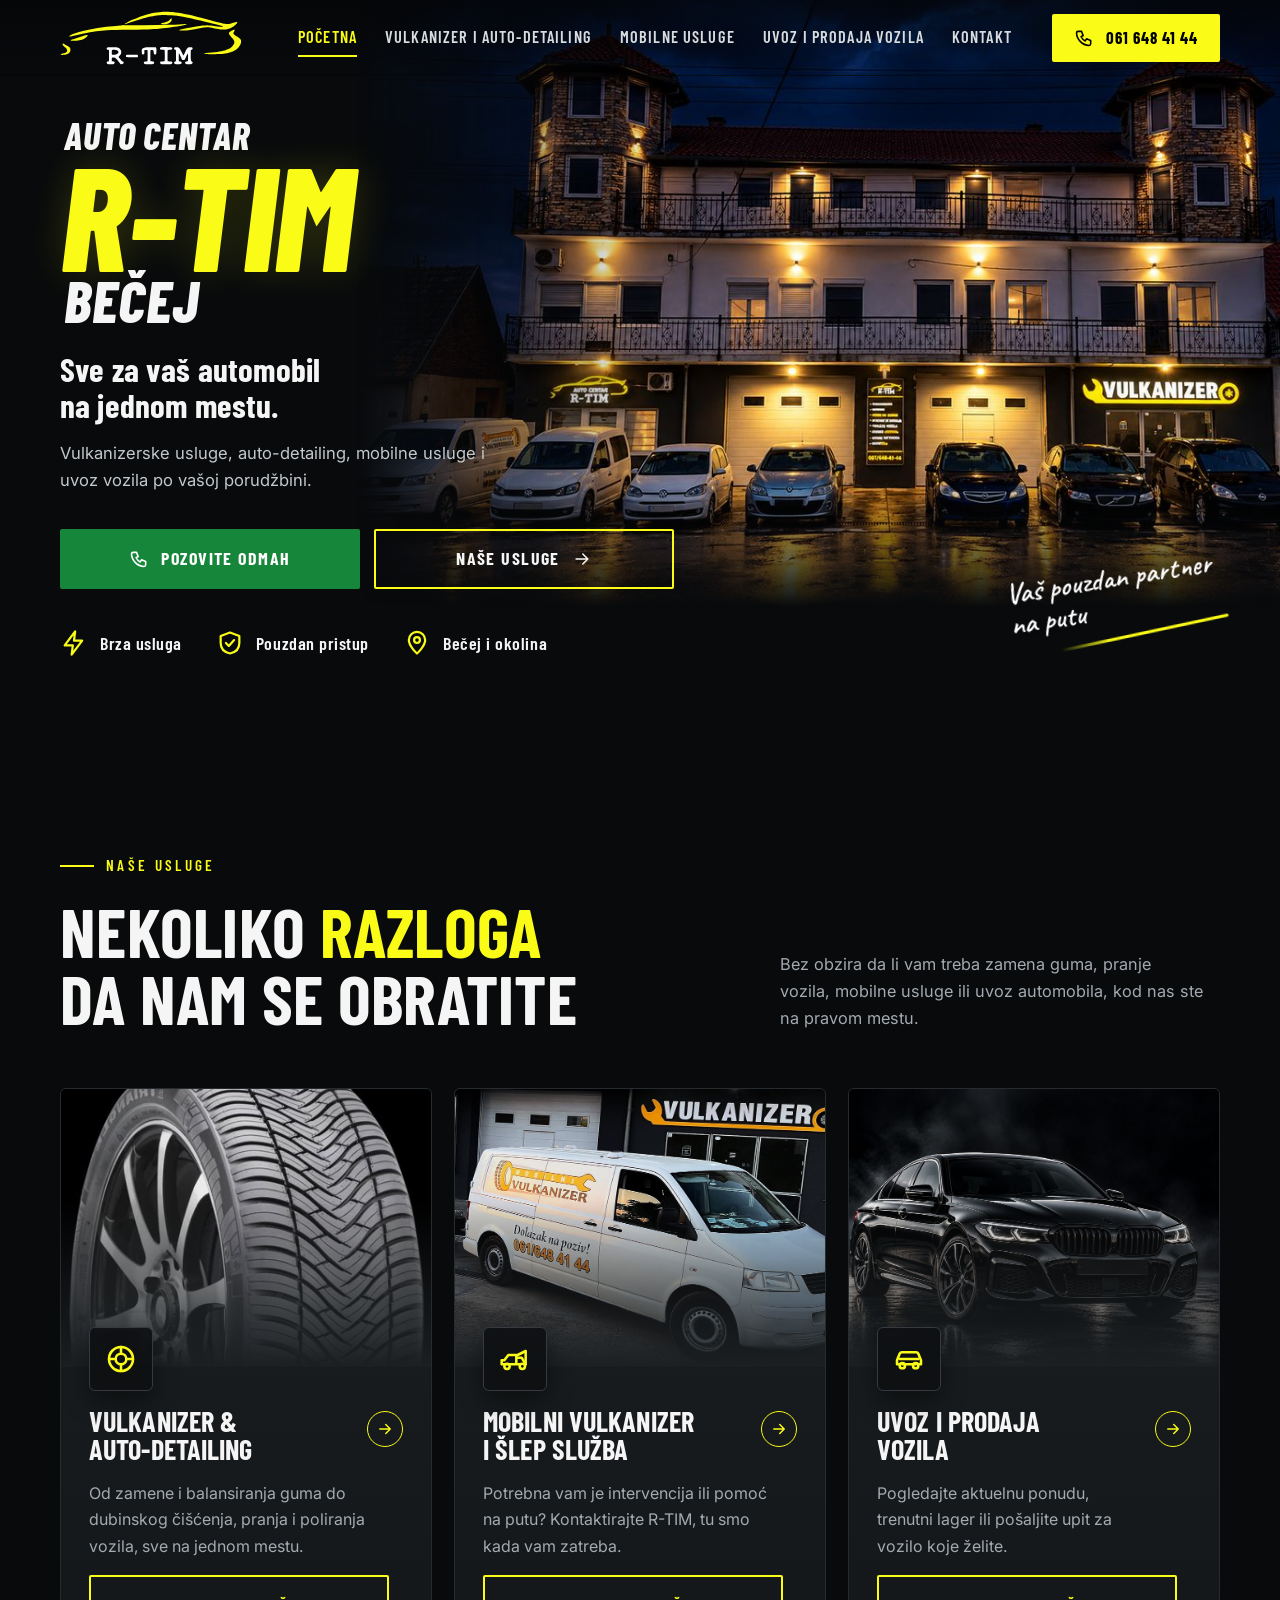
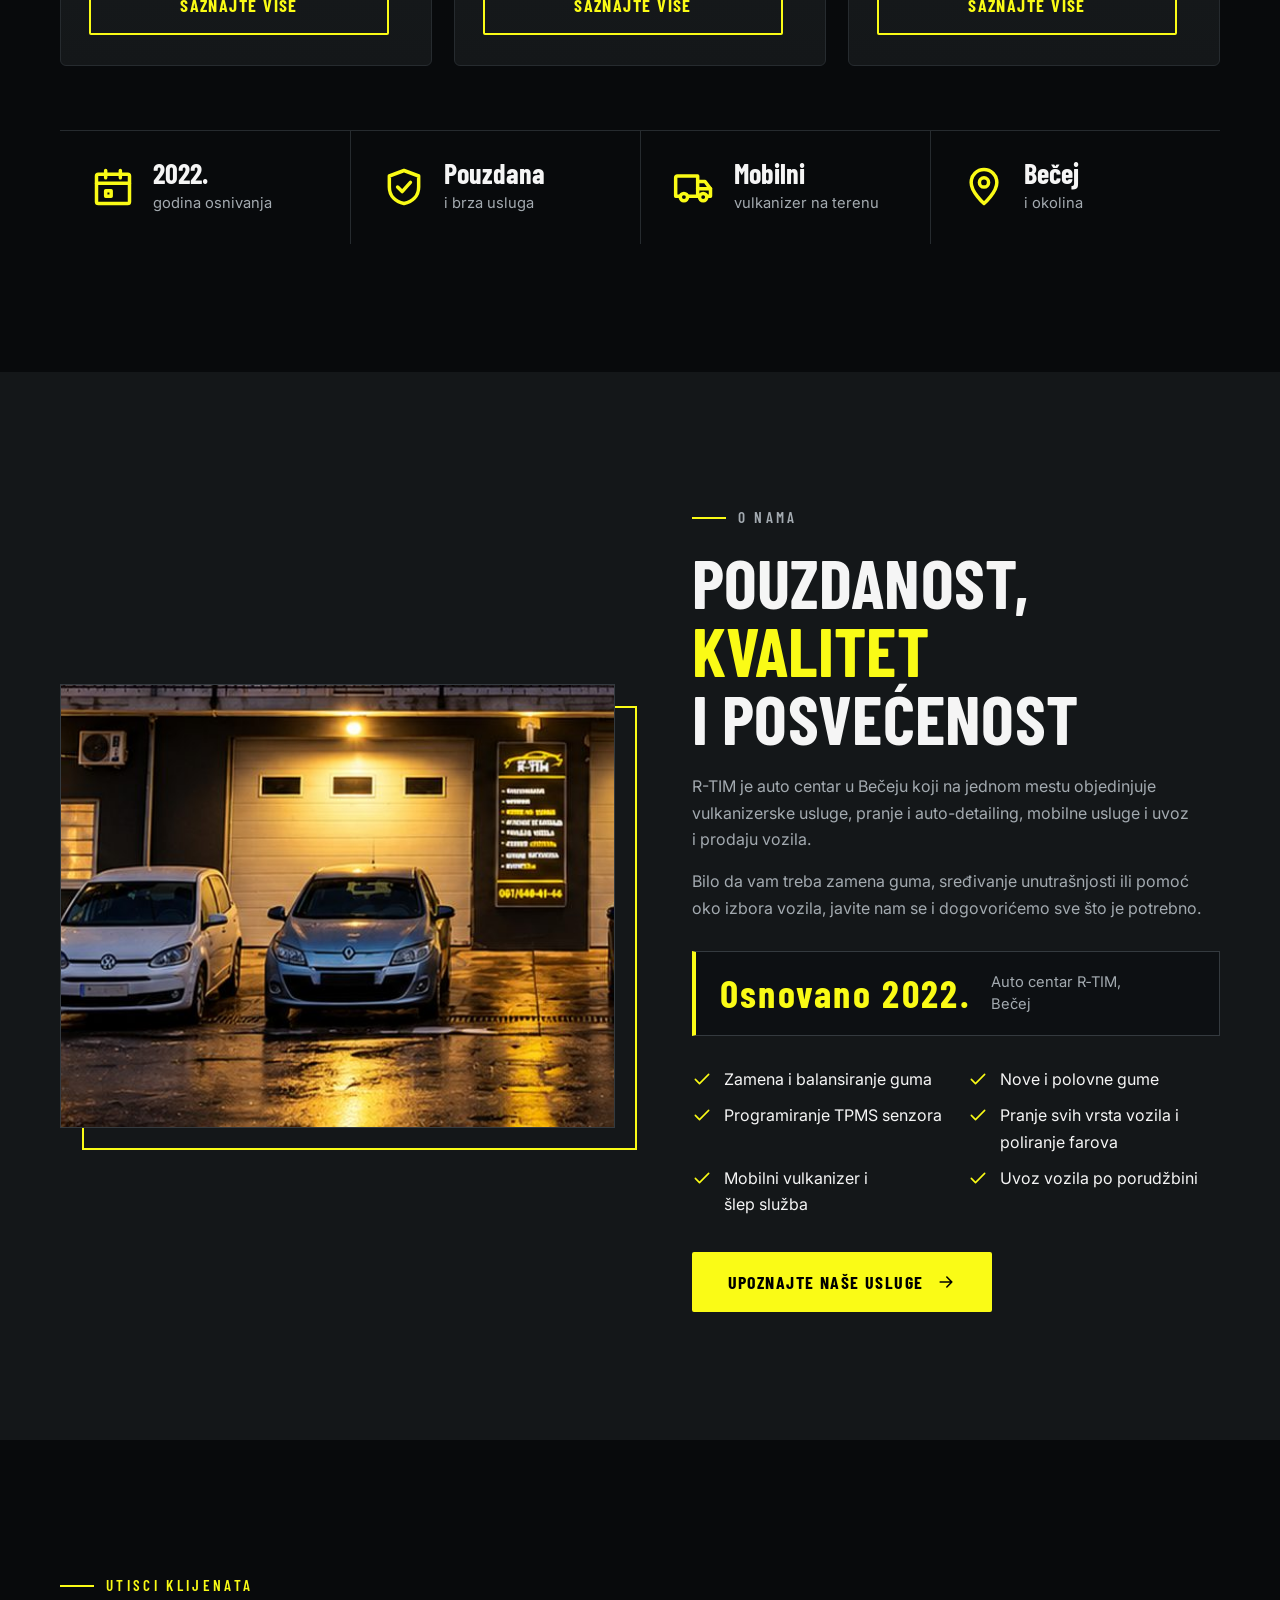
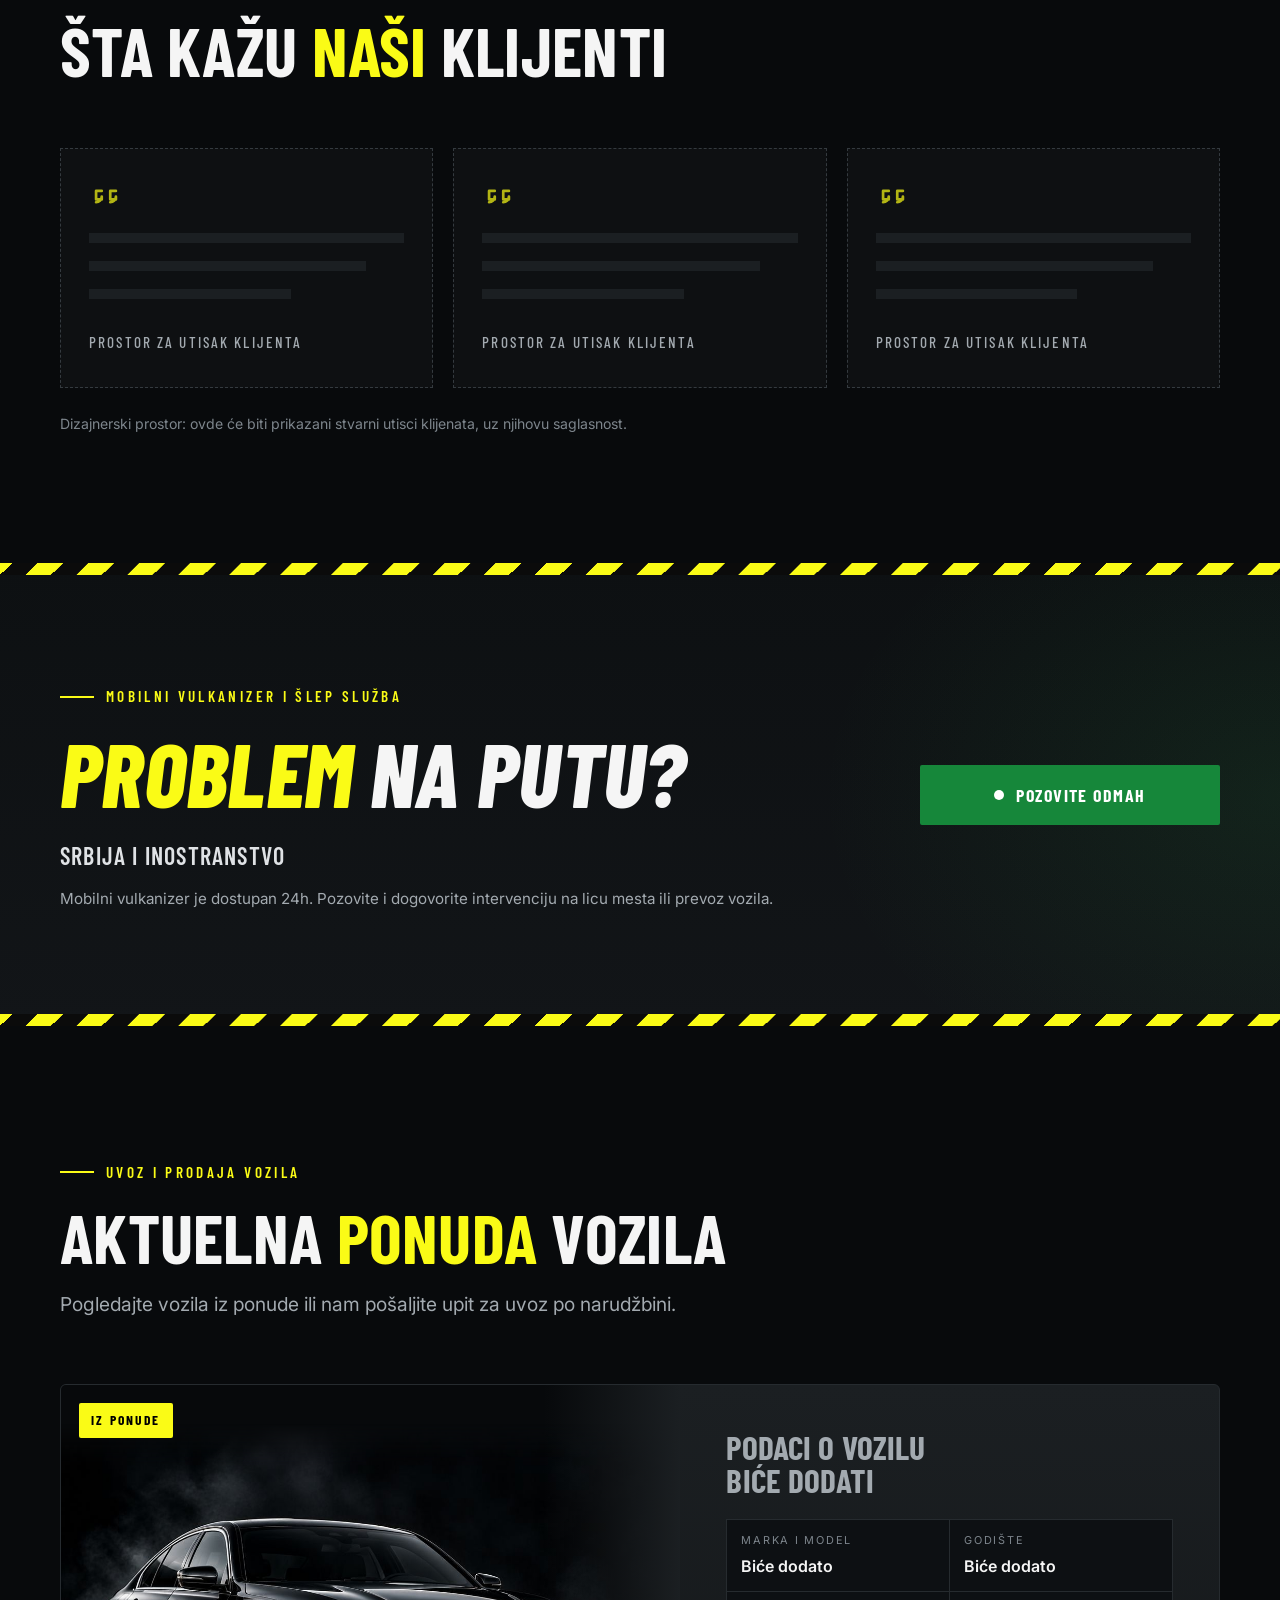
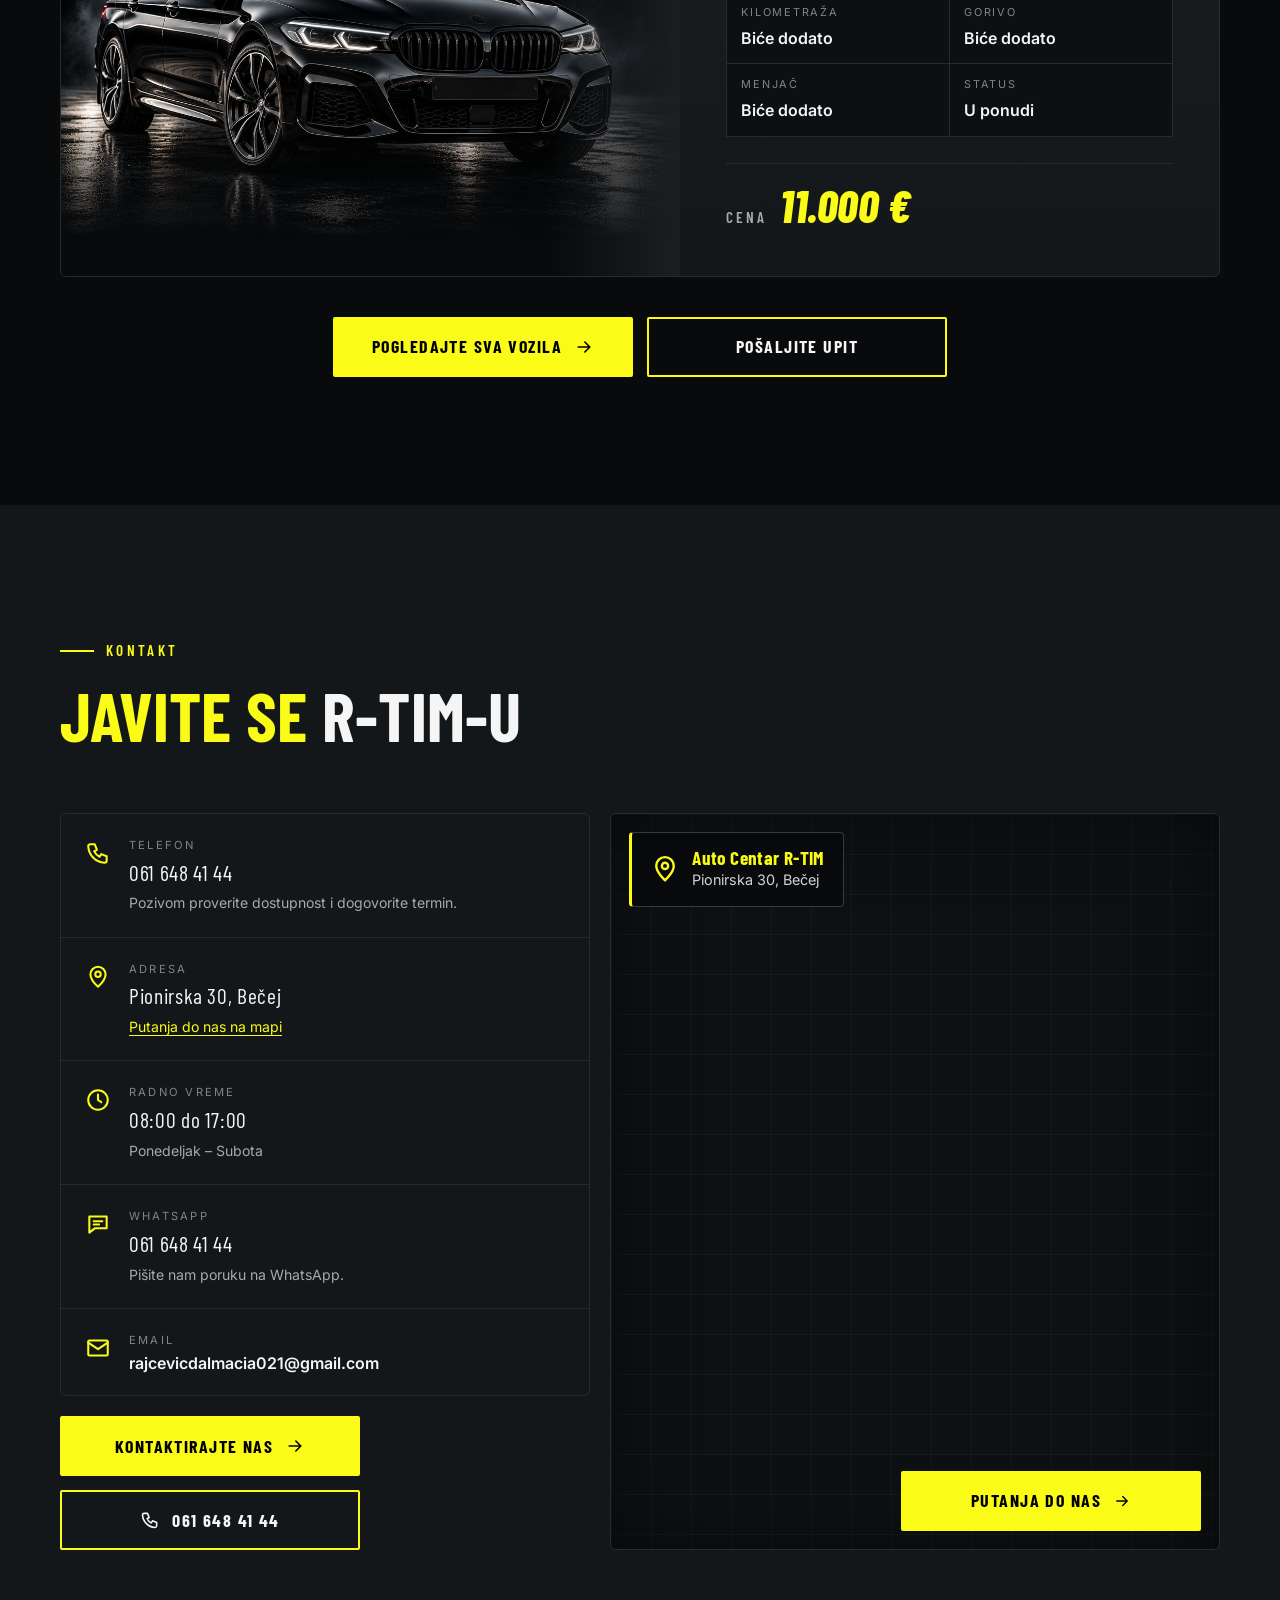
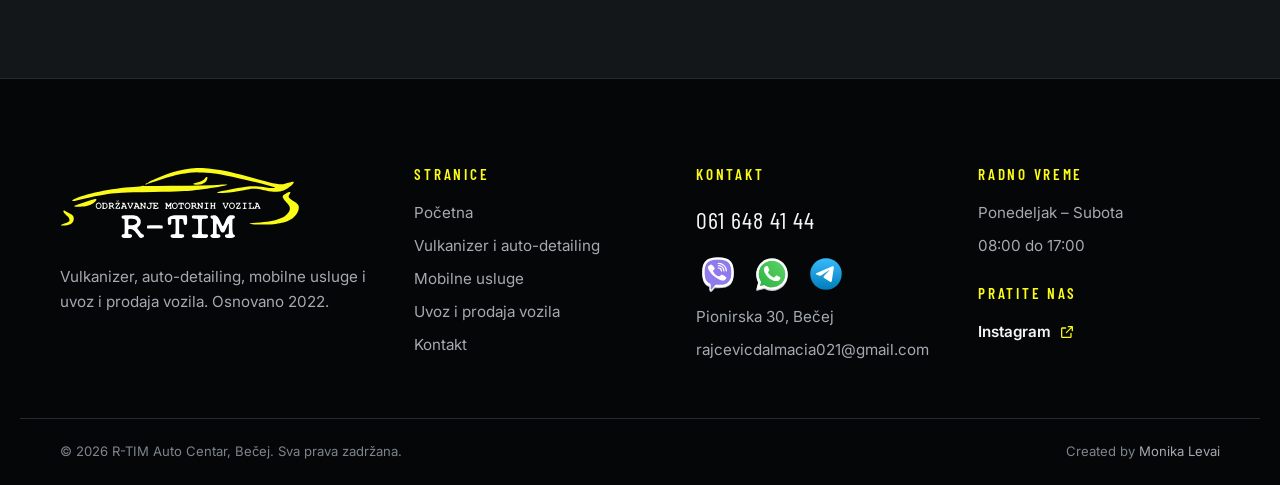
==== index.html @ 8fbaf0fa "Add files via upload" ====
<!doctype html>
<html lang="sr-Latn" class="no-js">
<head>
<meta charset="utf-8">
<meta name="viewport" content="width=device-width, initial-scale=1">
<title>R-TIM Bečej | vulkanizer, auto-detailing, mobilni vulkanizer, šlep služba i uvoz vozila</title>
<meta name="description" content="Auto centar R-TIM u Bečeju: zamena i balansiranje guma, TPMS, pranje i auto-detailing, mobilni vulkanizer 24h i šlep služba u Srbiji i inostranstvu i uvoz vozila po porudžbini. Tel. 061 648 41 44.">
<meta name="theme-color" content="#080A0C">
<meta property="og:type" content="website">
<meta property="og:locale" content="sr_RS">
<meta property="og:title" content="R-TIM Bečej | vulkanizer, auto-detailing, mobilni vulkanizer, šlep služba i uvoz vozila">
<meta property="og:description" content="Auto centar R-TIM u Bečeju: zamena i balansiranje guma, TPMS, pranje i auto-detailing, mobilni vulkanizer 24h i šlep služba u Srbiji i inostranstvu i uvoz vozila po porudžbini. Tel. 061 648 41 44.">
<meta property="og:image" content="rtim-hero-1800.jpg">
<link rel="icon" href="data:image/svg+xml,%3Csvg xmlns='http://www.w3.org/2000/svg' viewBox='0 0 32 32'%3E%3Cpath d='M0 0h32v23l-9 9H0z' fill='%23FAFB16'/%3E%3Ctext x='16' y='23' text-anchor='middle' font-family='Arial' font-weight='700' font-size='19'%3ER%3C/text%3E%3C/svg%3E">
<link rel="preconnect" href="https://fonts.googleapis.com">
<link rel="preconnect" href="https://fonts.gstatic.com" crossorigin>
<link href="https://fonts.googleapis.com/css2?family=Inter:wght@400;500;600;700&amp;family=Barlow+Condensed:ital,wght@0,500;0,600;0,700;0,800;1,700;1,800&amp;family=Caveat:wght@600&amp;display=swap&amp;subset=latin-ext" rel="stylesheet">
<link rel="stylesheet" href="style.css">
<script type="application/ld+json">
{"@context":"https://schema.org","@type":"AutoRepair","name":"Auto Centar R-TIM","image":"rtim-hero-1800.jpg",
"telephone":"+381616484144","contactPoint":{"@type":"ContactPoint","telephone":"+381616484144","contactType":"customer service","availableLanguage":"sr"},"email":"rajcevicdalmacia021@gmail.com","foundingDate":"2022",
"address":{"@type":"PostalAddress","streetAddress":"Pionirska 30","postalCode":"21220","addressLocality":"Bečej","addressCountry":"RS"},
"openingHoursSpecification":[{"@type":"OpeningHoursSpecification","dayOfWeek":["Monday","Tuesday","Wednesday","Thursday","Friday","Saturday"],"opens":"08:00","closes":"17:00"}],
"areaServed":["Srbija","inostranstvo"],"sameAs":["https://www.instagram.com/auto_centar_r_tim/"]}
</script>
<link rel="stylesheet" href="intro.css">
<!-- INTRO: odluka pre prvog iscrtavanja (jednom po sesiji; ?intro=1 za test; bez introa uz prefers-reduced-motion) -->
<script>
(function(){try{var d=document.documentElement,f=/[?&]intro=1/.test(location.search),s=sessionStorage.getItem("rtimIntroSeen"),r=window.matchMedia&&matchMedia("(prefers-reduced-motion: reduce)").matches;if(!r&&(f||!s)){d.classList.add("intro-on","intro-lock");["bg","rim","rim-blur","rim-blur2","rim-original","caliper"].forEach(function(n){var l=document.createElement("link");l.rel="preload";l.as="image";l.href=""+n+".webp";document.head.appendChild(l);});}}catch(e){}})();
</script>
</head>
<body class="draft has-hero">
<!-- INTRO overlay: dekorativan; sadržaj stranice ispod je odmah u DOM-u -->
<div class="intro" id="intro">
  <div class="intro-stage" aria-hidden="true">
    <img class="intro-bg" data-src="bg.webp" alt="" width="1672" height="941" decoding="async">
    <div class="intro-wheel">
      <img class="intro-rim intro-rim--sharp" data-src="rim.webp" alt="" width="500" height="500" decoding="async">
      <img class="intro-rim intro-rim--blur" data-src="rim-blur.webp" alt="" width="500" height="500" decoding="async" style="opacity:0">
      <img class="intro-rim intro-rim--blur2" data-src="rim-blur2.webp" alt="" width="500" height="500" decoding="async" style="opacity:0">
      <img class="intro-rim intro-rim--orig" data-src="rim-original.webp" alt="" width="500" height="500" decoding="async">
      <img class="intro-caliper" data-src="caliper.webp" alt="" width="500" height="500" decoding="async">
    </div>
    <canvas class="intro-fx"></canvas>
  </div>
  <div class="intro-flash" aria-hidden="true"></div>
  <button class="intro-skip" type="button" aria-label="Preskoči uvodnu animaciju">Preskoči</button>
</div>

<a class="skip-link" href="#sadrzaj">Preskoči na sadržaj</a>
<header class="site-header">
  <div class="wrap header-inner">
    <a class="logo" href="index.html" aria-label="R-TIM Auto Centar Bečej, početna">
      <img src="rtim-logo-compact.svg" alt="R-TIM" width="542" height="161">
    </a>
    <button class="nav-toggle" type="button" aria-expanded="false" aria-controls="main-nav" aria-label="Otvori meni"><span></span></button>
    <nav class="main-nav" id="main-nav" aria-label="Glavna navigacija">
      <ul>
        <li><a href="index.html" aria-current="page">Početna</a></li>
        <li><a href="vulkanizer-perionica.html">Vulkanizer i auto-detailing</a></li>
        <li><a href="mobilni-vulkanizer.html">Mobilne usluge</a></li>
        <li><a href="uvoz-prodaja-vozila.html">Uvoz i prodaja vozila</a></li>
        <li><a href="kontakt.html">Kontakt</a></li>
      </ul>
      <div class="nav-extra">
        <a class="btn" href="tel:+381616484144"><svg viewBox="0 0 24 24" fill="none" stroke="currentColor" stroke-width="1.9" stroke-linecap="round" stroke-linejoin="round" aria-hidden="true" focusable="false"><path d="M5 4h4l2 5-2.5 1.5a11 11 0 0 0 5 5L15 13l5 2v4a2 2 0 0 1-2 2A16 16 0 0 1 3 6a2 2 0 0 1 2-2"/></svg><span>Pozovite 061 648 41 44</span></a>
        <a class="btn btn--call" href="tel:+381616484144"><span class="ring" aria-hidden="true"></span><span>Pomoć na putu</span></a>
        <p>Pon. – Sub. 08:00 do 17:00 · Pionirska 30, Bečej</p>
      </div>
    </nav>
    <a class="btn header-call" href="tel:+381616484144" aria-label="Pozovite R-TIM na 061 648 41 44"><svg viewBox="0 0 24 24" fill="none" stroke="currentColor" stroke-width="1.9" stroke-linecap="round" stroke-linejoin="round" aria-hidden="true" focusable="false"><path d="M5 4h4l2 5-2.5 1.5a11 11 0 0 0 5 5L15 13l5 2v4a2 2 0 0 1-2 2A16 16 0 0 1 3 6a2 2 0 0 1 2-2"/></svg><span class="num">061 648 41 44</span></a>
  </div>
</header>
<main id="sadrzaj">

<section class="hero" aria-labelledby="hero-title">
  <div class="hero-media">
    <img src="rtim-hero-1800.jpg" srcset="rtim-hero-1000.jpg 1000w, rtim-hero-1800.jpg 1800w" sizes="(max-width: 900px) 100vw, 66vw" alt="Objekat auto centra R-TIM u Bečeju noću: R-TIM i vulkanizer, parkirana vozila ispred" width="1800" height="1186" fetchpriority="high" decoding="async">
  </div>
  <div class="wrap hero-content">
    <h1 id="hero-title" class="hero-title">
      <span class="ht-top">Auto centar</span>
      <span class="ht-brand">R-TIM</span>
      <span class="ht-city">Bečej</span>
    </h1>
    <p class="hero-sub"><span>Sve za vaš automobil</span> <span>na jednom mestu.</span></p>
    <p class="hero-desc">Vulkanizerske usluge, auto-detailing, mobilne usluge i uvoz vozila po vašoj porudžbini.</p>
    <div class="btn-row">
      <a class="btn btn--call" href="tel:+381616484144"><svg viewBox="0 0 24 24" fill="none" stroke="currentColor" stroke-width="1.9" stroke-linecap="round" stroke-linejoin="round" aria-hidden="true" focusable="false"><path d="M5 4h4l2 5-2.5 1.5a11 11 0 0 0 5 5L15 13l5 2v4a2 2 0 0 1-2 2A16 16 0 0 1 3 6a2 2 0 0 1 2-2"/></svg><span>Pozovite odmah</span></a>
      <a class="btn btn--ghost" href="#usluge"><span>Naše usluge</span><svg viewBox="0 0 24 24" fill="none" stroke="currentColor" stroke-width="1.9" stroke-linecap="round" stroke-linejoin="round" aria-hidden="true" focusable="false"><path d="M5 12h14M13 6l6 6-6 6"/></svg></a>
    </div>
    <ul class="hero-trust" aria-label="Zašto R-TIM">
      <li><svg viewBox="0 0 24 24" fill="none" stroke="currentColor" stroke-width="1.9" stroke-linecap="round" stroke-linejoin="round" aria-hidden="true" focusable="false"><path d="M13 2L4 14h7l-1 8 9-12h-7l1-8z"/></svg><span>Brza usluga</span></li>
      <li><svg viewBox="0 0 24 24" fill="none" stroke="currentColor" stroke-width="1.9" stroke-linecap="round" stroke-linejoin="round" aria-hidden="true" focusable="false"><path d="M12 3l8 3v6c0 5-3.5 8-8 9-4.5-1-8-4-8-9V6l8-3z"/><path d="M8.5 12l2.5 2.5 4.5-5"/></svg><span>Pouzdan pristup</span></li>
      <li><svg viewBox="0 0 24 24" fill="none" stroke="currentColor" stroke-width="1.9" stroke-linecap="round" stroke-linejoin="round" aria-hidden="true" focusable="false"><path d="M12 21s-7-6.2-7-11.5A7 7 0 0 1 19 9.5C19 14.8 12 21 12 21z"/><circle cx="12" cy="9.5" r="2.5"/></svg><span>Bečej i okolina</span></li>
    </ul>
  </div>
  <p class="hero-script" aria-hidden="true">Vaš pouzdan partner<br>na putu</p>
</section>

<section class="section services" id="usluge" aria-labelledby="usluge-title">
  <div class="wrap">
    <div class="svc-head reveal">
      <div>
        <p class="eyebrow">Naše usluge</p>
        <h2 id="usluge-title" class="h-lg">Nekoliko <span class="accent">razloga</span><br>da nam se obratite</h2>
      </div>
      <p class="svc-intro">Bez obzira da li vam treba zamena guma, pranje vozila, mobilne usluge ili uvoz automobila, kod nas ste na pravom mestu.</p>
    </div>
    <div class="svc-grid">
      <article class="svc-card reveal">
        <div class="media"><img src="usluga-gume.jpg" alt="Guma sa alu felnom" loading="lazy" width="789" height="592"></div>
        <div class="body">
          <span class="svc-ico"><svg viewBox="0 0 24 24" fill="none" stroke="currentColor" stroke-width="1.9" stroke-linecap="round" stroke-linejoin="round" aria-hidden="true" focusable="false"><circle cx="12" cy="12" r="9"/><circle cx="12" cy="12" r="4"/><path d="M12 3v5M12 16v5M3 12h5M16 12h5"/></svg></span>
          <div class="svc-title"><h3>Vulkanizer &amp;<br>auto-detailing</h3><span class="svc-arrow" aria-hidden="true"><svg viewBox="0 0 24 24" fill="none" stroke="currentColor" stroke-width="1.9" stroke-linecap="round" stroke-linejoin="round" aria-hidden="true" focusable="false"><path d="M5 12h14M13 6l6 6-6 6"/></svg></span></div>
          <p>Od zamene i balansiranja guma do dubinskog čišćenja, pranja i poliranja vozila, sve na jednom mestu.</p>
          <a class="btn btn--outline stretched" href="vulkanizer-perionica.html">Saznajte više<span class="sr-only"> o vulkanizeru i auto-detailingu</span></a>
        </div>
      </article>
      <article class="svc-card reveal">
        <div class="media"><img src="usluga-mobilni.jpg" alt="Vozilo R-TIM mobilnog vulkanizera ispred objekta" loading="lazy" width="900" height="675"></div>
        <div class="body">
          <span class="svc-ico"><svg viewBox="0 0 24 24" fill="none" stroke="currentColor" stroke-width="1.9" stroke-linecap="round" stroke-linejoin="round" aria-hidden="true" focusable="false"><path d="M2 16h11V9H7l-3 4H2v3zM13 16h3M13 11h4l3 5"/><circle cx="6" cy="17.5" r="2"/><circle cx="17.5" cy="17.5" r="2"/><path d="M20 16V6l-6 3"/></svg></span>
          <div class="svc-title"><h3>Mobilni vulkanizer<br>i šlep služba</h3><span class="svc-arrow" aria-hidden="true"><svg viewBox="0 0 24 24" fill="none" stroke="currentColor" stroke-width="1.9" stroke-linecap="round" stroke-linejoin="round" aria-hidden="true" focusable="false"><path d="M5 12h14M13 6l6 6-6 6"/></svg></span></div>
          <p>Potrebna vam je intervencija ili pomoć na putu? Kontaktirajte R-TIM, tu smo kada vam zatreba.</p>
          <a class="btn btn--outline stretched" href="mobilni-vulkanizer.html">Saznajte više<span class="sr-only"> o mobilnom vulkanizeru i šlep službi</span></a>
        </div>
      </article>
      <article class="svc-card reveal">
        <div class="media"><img src="usluga-uvoz.jpg" alt="Crni automobil na mokrom asfaltu u tamnom studiju" loading="lazy" width="900" height="675"></div>
        <div class="body">
          <span class="svc-ico"><svg viewBox="0 0 24 24" fill="none" stroke="currentColor" stroke-width="1.9" stroke-linecap="round" stroke-linejoin="round" aria-hidden="true" focusable="false"><path d="M3 16v-3l2-5a2 2 0 0 1 2-1h10a2 2 0 0 1 2 1l2 5v3h-2M5 16H3M7 16h10"/><circle cx="7" cy="17" r="2"/><circle cx="17" cy="17" r="2"/><path d="M5 12h14"/></svg></span>
          <div class="svc-title"><h3>Uvoz i prodaja<br>vozila</h3><span class="svc-arrow" aria-hidden="true"><svg viewBox="0 0 24 24" fill="none" stroke="currentColor" stroke-width="1.9" stroke-linecap="round" stroke-linejoin="round" aria-hidden="true" focusable="false"><path d="M5 12h14M13 6l6 6-6 6"/></svg></span></div>
          <p><span class="br-lg">Pogledajte aktuelnu ponudu,</span> trenutni lager ili pošaljite upit za vozilo koje želite.</p>
          <a class="btn btn--outline stretched" href="uvoz-prodaja-vozila.html">Saznajte više<span class="sr-only"> o uvozu i prodaji vozila</span></a>
        </div>
      </article>
    </div>
    <ul class="facts reveal" aria-label="R-TIM ukratko">
      <li><svg viewBox="0 0 24 24" fill="none" stroke="currentColor" stroke-width="1.9" stroke-linecap="round" stroke-linejoin="round" aria-hidden="true" focusable="false"><rect x="3" y="5" width="18" height="16" rx="1"/><path d="M3 10h18M8 3v4M16 3v4M8 14h3v3H8z"/></svg><div><strong>2022.</strong><span>godina osnivanja</span></div></li>
      <li><svg viewBox="0 0 24 24" fill="none" stroke="currentColor" stroke-width="1.9" stroke-linecap="round" stroke-linejoin="round" aria-hidden="true" focusable="false"><path d="M12 3l8 3v6c0 5-3.5 8-8 9-4.5-1-8-4-8-9V6l8-3z"/><path d="M8.5 12l2.5 2.5 4.5-5"/></svg><div><strong>Pouzdana</strong><span>i brza usluga</span></div></li>
      <li><svg viewBox="0 0 24 24" fill="none" stroke="currentColor" stroke-width="1.9" stroke-linecap="round" stroke-linejoin="round" aria-hidden="true" focusable="false"><path d="M2 17V7a1 1 0 0 1 1-1h11v11M14 9h4l3 4v4h-2M2 17h2M9 17h6"/><circle cx="6.5" cy="17.5" r="2"/><circle cx="17" cy="17.5" r="2"/><path d="M14 13h7"/></svg><div><strong>Mobilni</strong><span>vulkanizer na terenu</span></div></li>
      <li><svg viewBox="0 0 24 24" fill="none" stroke="currentColor" stroke-width="1.9" stroke-linecap="round" stroke-linejoin="round" aria-hidden="true" focusable="false"><path d="M12 21s-7-6.2-7-11.5A7 7 0 0 1 19 9.5C19 14.8 12 21 12 21z"/><circle cx="12" cy="9.5" r="2.5"/></svg><div><strong>Bečej</strong><span>i okolina</span></div></li>
    </ul>
  </div>
</section>

<section class="section section--graphite" aria-labelledby="onama-title">
  <div class="wrap split">
    <div class="split-media reveal">
      <div class="frame"><img src="rtim-ulaz.jpg" alt="Ulaz u auto centar R-TIM sa osvetljenim logotipom i garažnim vratima" loading="lazy" width="1000" height="428"></div>
    </div>
    <div class="split-text reveal">
      <p class="eyebrow">O nama</p>
      <h2 id="onama-title" class="h-lg">Pouzdanost, <span class="accent">kvalitet</span> i posvećenost</h2>
      <p>R-TIM je auto centar u Bečeju koji na jednom mestu objedinjuje vulkanizerske usluge, pranje i auto-detailing, mobilne usluge i uvoz i prodaju vozila.</p>
      <p>Bilo da vam treba zamena guma, sređivanje unutrašnjosti ili pomoć oko izbora vozila, javite nam se i dogovorićemo sve što je potrebno.</p>
      <div class="founded"><strong class="accent">Osnovano 2022.</strong><span>Auto centar R&#8209;TIM,<br>Bečej</span></div>
      <ul class="check-list check-list--2">
        <li><svg viewBox="0 0 24 24" fill="none" stroke="currentColor" stroke-width="1.9" stroke-linecap="round" stroke-linejoin="round" aria-hidden="true" focusable="false"><path d="M4 12.5l5 5L20 6.5"/></svg><span>Zamena i balansiranje guma</span></li>
        <li><svg viewBox="0 0 24 24" fill="none" stroke="currentColor" stroke-width="1.9" stroke-linecap="round" stroke-linejoin="round" aria-hidden="true" focusable="false"><path d="M4 12.5l5 5L20 6.5"/></svg><span>Nove i polovne gume</span></li>
        <li><svg viewBox="0 0 24 24" fill="none" stroke="currentColor" stroke-width="1.9" stroke-linecap="round" stroke-linejoin="round" aria-hidden="true" focusable="false"><path d="M4 12.5l5 5L20 6.5"/></svg><span>Programiranje TPMS senzora</span></li>
        <li><svg viewBox="0 0 24 24" fill="none" stroke="currentColor" stroke-width="1.9" stroke-linecap="round" stroke-linejoin="round" aria-hidden="true" focusable="false"><path d="M4 12.5l5 5L20 6.5"/></svg><span>Pranje svih vrsta vozila i poliranje farova</span></li>
        <li><svg viewBox="0 0 24 24" fill="none" stroke="currentColor" stroke-width="1.9" stroke-linecap="round" stroke-linejoin="round" aria-hidden="true" focusable="false"><path d="M4 12.5l5 5L20 6.5"/></svg><span>Mobilni vulkanizer i šlep služba</span></li>
        <li><svg viewBox="0 0 24 24" fill="none" stroke="currentColor" stroke-width="1.9" stroke-linecap="round" stroke-linejoin="round" aria-hidden="true" focusable="false"><path d="M4 12.5l5 5L20 6.5"/></svg><span>Uvoz vozila po porudžbini</span></li>
      </ul>
      <a class="btn" href="vulkanizer-perionica.html">Upoznajte naše usluge <svg viewBox="0 0 24 24" fill="none" stroke="currentColor" stroke-width="1.9" stroke-linecap="round" stroke-linejoin="round" aria-hidden="true" focusable="false"><path d="M5 12h14M13 6l6 6-6 6"/></svg></a>
    </div>
  </div>
</section>

<!-- UTISCI KLIJENATA — placeholder. Sakrivanje: RTIM_CONFIG.prikaziUtiske = false u js/main.js
     (ili obrišite ovu sekciju). Ne prikazivati izmišljene utiske. -->
<section class="section" data-section="utisci" aria-labelledby="utisci-title">
  <div class="wrap">
    <div class="sec-head reveal">
      <p class="eyebrow">Utisci klijenata</p>
      <h2 id="utisci-title" class="h-lg">Šta kažu <span class="accent">naši</span> klijenti</h2>
    </div>
    <div class="testi-grid">
      <div class="testi reveal"><svg viewBox="0 0 24 24" fill="none" stroke="currentColor" stroke-width="1.9" stroke-linecap="round" stroke-linejoin="round" aria-hidden="true" focusable="false"><path d="M9 7H5v6h4v-2a4 4 0 0 1-4 4M19 7h-4v6h4v-2a4 4 0 0 1-4 4"/></svg><span class="ph-line"></span><span class="ph-line"></span><span class="ph-line"></span><strong>Prostor za utisak klijenta</strong></div>
      <div class="testi reveal"><svg viewBox="0 0 24 24" fill="none" stroke="currentColor" stroke-width="1.9" stroke-linecap="round" stroke-linejoin="round" aria-hidden="true" focusable="false"><path d="M9 7H5v6h4v-2a4 4 0 0 1-4 4M19 7h-4v6h4v-2a4 4 0 0 1-4 4"/></svg><span class="ph-line"></span><span class="ph-line"></span><span class="ph-line"></span><strong>Prostor za utisak klijenta</strong></div>
      <div class="testi reveal"><svg viewBox="0 0 24 24" fill="none" stroke="currentColor" stroke-width="1.9" stroke-linecap="round" stroke-linejoin="round" aria-hidden="true" focusable="false"><path d="M9 7H5v6h4v-2a4 4 0 0 1-4 4M19 7h-4v6h4v-2a4 4 0 0 1-4 4"/></svg><span class="ph-line"></span><span class="ph-line"></span><span class="ph-line"></span><strong>Prostor za utisak klijenta</strong></div>
    </div>
    <p class="section-note">Dizajnerski prostor: ovde će biti prikazani stvarni utisci klijenata, uz njihovu saglasnost.</p>
  </div>
</section>

<section class="banner" aria-labelledby="road-banner-title">
  <span class="hazard hazard--top" aria-hidden="true"></span>
  <div class="wrap banner-inner reveal">
    <div class="banner-text">
      <p class="eyebrow">Mobilni vulkanizer i šlep služba</p>
      <h2 id="road-banner-title"><span class="accent">Problem</span> na&nbsp;putu?</h2>
      <p class="banner-lead">Srbija i inostranstvo</p>
      <p class="small-note">Mobilni vulkanizer je dostupan 24h. Pozovite i dogovorite intervenciju na licu mesta ili prevoz vozila.</p>
    </div>
    <div class="banner-cta">
      <a class="btn btn--call" href="tel:+381616484144"><span class="ring" aria-hidden="true"></span><span>Pozovite odmah</span></a>
    </div>
  </div>
  <span class="hazard hazard--bottom" aria-hidden="true"></span>
</section>

<section class="section" aria-labelledby="vozila-title">
  <div class="wrap">
    <div class="sec-head sec-head--row reveal">
      <div>
        <p class="eyebrow">Uvoz i prodaja vozila</p>
        <h2 id="vozila-title" class="h-lg">Aktuelna <span class="accent">ponuda</span> vozila</h2>
        <p class="lead">Pogledajte vozila iz ponude ili nam pošaljite upit za uvoz po narudžbini.</p>
      </div>
    </div>
    <!-- ISTAKNUTO VOZILO: zameniti sliku i podatke stvarnim vozilom iz ponude -->
    <article class="featured-car reveal">
      <div class="fc-media">
        <img src="vozilo-istaknuto.jpg" alt="Crni sedan iz ponude R-TIM" loading="lazy" width="1200" height="800">
        <span class="fc-badge">Iz ponude</span>
      </div>
      <div class="fc-body">
        <h3 class="fc-title">Podaci o vozilu<br>biće dodati</h3>
        <dl class="fc-specs">
          <div><dt>Marka i model</dt><dd>Biće dodato</dd></div>
          <div><dt>Godište</dt><dd>Biće dodato</dd></div>
          <div><dt>Kilometraža</dt><dd>Biće dodato</dd></div>
          <div><dt>Gorivo</dt><dd>Biće dodato</dd></div>
          <div><dt>Menjač</dt><dd>Biće dodato</dd></div>
          <div><dt>Status</dt><dd>U ponudi</dd></div>
        </dl>
        <!-- CENA: primer; upisati stvarnu cenu vozila -->
        <p class="fc-price"><span>Cena</span> <strong>11.000&nbsp;€</strong></p>
      </div>
    </article>
    <div class="fc-actions reveal">
      <a class="btn" href="uvoz-prodaja-vozila.html#ponuda">Pogledajte sva vozila <svg viewBox="0 0 24 24" fill="none" stroke="currentColor" stroke-width="1.9" stroke-linecap="round" stroke-linejoin="round" aria-hidden="true" focusable="false"><path d="M5 12h14M13 6l6 6-6 6"/></svg></a>
      <a class="btn btn--ghost" href="uvoz-prodaja-vozila.html#upit">Pošaljite upit</a>
    </div>
  </div>
</section>

<section class="section section--graphite" aria-labelledby="kontakt-title">
  <div class="wrap">
    <div class="sec-head reveal">
      <p class="eyebrow">Kontakt</p>
      <h2 id="kontakt-title" class="h-lg"><span class="accent">Javite se</span> R-TIM-u</h2>
    </div>
    <div class="contact-grid">
      <div class="reveal">
        <ul class="info-list">
      <li class="info-item"><svg viewBox="0 0 24 24" fill="none" stroke="currentColor" stroke-width="1.9" stroke-linecap="round" stroke-linejoin="round" aria-hidden="true" focusable="false"><path d="M5 4h4l2 5-2.5 1.5a11 11 0 0 0 5 5L15 13l5 2v4a2 2 0 0 1-2 2A16 16 0 0 1 3 6a2 2 0 0 1 2-2"/></svg><div><small>Telefon</small><a class="val" href="tel:+381616484144">061 648 41 44</a><span class="note">Pozivom proverite dostupnost i dogovorite termin.</span></div></li>
      <li class="info-item"><svg viewBox="0 0 24 24" fill="none" stroke="currentColor" stroke-width="1.9" stroke-linecap="round" stroke-linejoin="round" aria-hidden="true" focusable="false"><path d="M12 21s-7-6.2-7-11.5A7 7 0 0 1 19 9.5C19 14.8 12 21 12 21z"/><circle cx="12" cy="9.5" r="2.5"/></svg><div><small>Adresa</small><span class="val">Pionirska 30, Bečej</span><a class="note map-inline" href="https://www.google.com/maps/dir/?api=1&destination=Pionirska%2030%2C%2021220%20Be%C4%8Dej%2C%20Srbija" target="_blank" rel="noopener">Putanja do nas na mapi</a></div></li>
      <li class="info-item"><svg viewBox="0 0 24 24" fill="none" stroke="currentColor" stroke-width="1.9" stroke-linecap="round" stroke-linejoin="round" aria-hidden="true" focusable="false"><circle cx="12" cy="12" r="9"/><path d="M12 7v5l3 2"/></svg><div><small>Radno vreme</small><span class="val">08:00 do 17:00</span><span class="note">Ponedeljak – Subota</span></div></li>
      <li class="info-item"><svg viewBox="0 0 24 24" fill="none" stroke="currentColor" stroke-width="1.9" stroke-linecap="round" stroke-linejoin="round" aria-hidden="true" focusable="false"><path d="M4 5h16v11H9l-5 4V5z"/><path d="M8 9.5h8M8 12.5h5"/></svg><div><small>WhatsApp</small><a class="val" href="https://wa.me/381616484144" target="_blank" rel="noopener">061 648 41 44</a><span class="note">Pišite nam poruku na WhatsApp.</span></div></li>
      <li class="info-item"><svg viewBox="0 0 24 24" fill="none" stroke="currentColor" stroke-width="1.9" stroke-linecap="round" stroke-linejoin="round" aria-hidden="true" focusable="false"><rect x="3" y="5" width="18" height="14" rx="1"/><path d="M3 7l9 6 9-6"/></svg><div><small>Email</small><a class="val val--email" href="mailto:rajcevicdalmacia021@gmail.com">rajcevicdalmacia021@gmail.com</a></div></li>
    </ul>
        <div class="btn-row" style="margin-top:20px">
          <a class="btn" href="kontakt.html">Kontaktirajte nas <svg viewBox="0 0 24 24" fill="none" stroke="currentColor" stroke-width="1.9" stroke-linecap="round" stroke-linejoin="round" aria-hidden="true" focusable="false"><path d="M5 12h14M13 6l6 6-6 6"/></svg></a>
          <a class="btn btn--ghost" href="tel:+381616484144"><svg viewBox="0 0 24 24" fill="none" stroke="currentColor" stroke-width="1.9" stroke-linecap="round" stroke-linejoin="round" aria-hidden="true" focusable="false"><path d="M5 4h4l2 5-2.5 1.5a11 11 0 0 0 5 5L15 13l5 2v4a2 2 0 0 1-2 2A16 16 0 0 1 3 6a2 2 0 0 1 2-2"/></svg><span>061 648 41 44</span></a>
        </div>
      </div>
      <div class="map reveal">
        <iframe src="https://maps.google.com/maps?q=Pionirska%2030%2C%2021220%20Be%C4%8Dej%2C%20Srbija&z=16&hl=sr&output=embed" title="Mapa: Auto Centar R-TIM, Pionirska 30, Bečej" loading="lazy" referrerpolicy="no-referrer-when-downgrade" tabindex="-1" aria-hidden="true"></iframe>
        <a class="map-link" href="https://www.google.com/maps/dir/?api=1&destination=Pionirska%2030%2C%2021220%20Be%C4%8Dej%2C%20Srbija" target="_blank" rel="noopener" aria-label="Otvorite putanju do R-TIM-a, Pionirska 30, Bečej, u Google mapama">
          <span class="map-card"><svg viewBox="0 0 24 24" fill="none" stroke="currentColor" stroke-width="1.9" stroke-linecap="round" stroke-linejoin="round" aria-hidden="true" focusable="false"><path d="M12 21s-7-6.2-7-11.5A7 7 0 0 1 19 9.5C19 14.8 12 21 12 21z"/><circle cx="12" cy="9.5" r="2.5"/></svg><span><strong>Auto Centar R-TIM</strong><span>Pionirska 30, Bečej</span></span></span>
          <span class="map-cta">Putanja do nas <svg viewBox="0 0 24 24" fill="none" stroke="currentColor" stroke-width="1.9" stroke-linecap="round" stroke-linejoin="round" aria-hidden="true" focusable="false"><path d="M5 12h14M13 6l6 6-6 6"/></svg></span>
        </a>
      </div>
    </div>
  </div>
</section>

</main>
<footer class="site-footer">
  <div class="wrap">
    <div class="foot-grid">
      <div class="foot-brand">
        <a class="logo logo--full" href="index.html" aria-label="R-TIM, početna">
          <img src="rtim-logo.svg" alt="R-TIM, održavanje motornih vozila" width="562" height="166">
        </a>
        <p>Vulkanizer, auto-detailing, mobilne usluge i uvoz i prodaja vozila. Osnovano 2022.</p>
      </div>
      <div>
        <h4>Stranice</h4>
        <ul>
          <li><a href="index.html">Početna</a></li>
          <li><a href="vulkanizer-perionica.html">Vulkanizer i auto-detailing</a></li>
          <li><a href="mobilni-vulkanizer.html">Mobilne usluge</a></li>
          <li><a href="uvoz-prodaja-vozila.html">Uvoz i prodaja vozila</a></li>
          <li><a href="kontakt.html">Kontakt</a></li>
        </ul>
      </div>
      <div>
        <h4>Kontakt</h4>
        <ul>
          <li><a class="foot-phone" href="tel:+381616484144">061 648 41 44</a></li>
          <li class="foot-msg">
            <a class="msg-btn msg-viber" title="Viber" href="viber://chat?number=%2B381616484144" aria-label="Viber poruka na 061 648 41 44"><img src="ikona-viber.svg" alt="" width="32" height="32"><span class="sr-only">Viber</span></a>
            <a class="msg-btn msg-wa" title="WhatsApp" href="https://wa.me/381616484144" target="_blank" rel="noopener" aria-label="WhatsApp poruka na 061 648 41 44"><img src="ikona-whatsapp.svg" alt="" width="32" height="32"><span class="sr-only">WhatsApp</span></a>
            <a class="msg-btn msg-tg" title="Telegram" href="https://t.me/+381616484144" target="_blank" rel="noopener" aria-label="Telegram poruka na 061 648 41 44"><img src="ikona-telegram.svg" alt="" width="32" height="32"><span class="sr-only">Telegram</span></a>
          </li>
          <li>Pionirska 30, Bečej</li>
          <li><a href="mailto:rajcevicdalmacia021@gmail.com" class="foot-email">rajcevicdalmacia021@gmail.com</a></li>
        </ul>
      </div>
      <div>
        <h4>Radno vreme</h4>
        <ul>
          <li>Ponedeljak – Subota</li>
          <li>08:00 do 17:00</li>
        </ul>
        <h4 class="foot-follow">Pratite nas</h4>
        <ul>
          <li><a class="foot-social" href="https://www.instagram.com/auto_centar_r_tim/" target="_blank" rel="noopener">Instagram <span class="sr-only">(otvara se u novom prozoru)</span><svg viewBox="0 0 24 24" fill="none" stroke="currentColor" stroke-width="1.9" stroke-linecap="round" stroke-linejoin="round" aria-hidden="true" focusable="false"><path d="M14 4h6v6M20 4l-9 9M18 14v5a1 1 0 0 1-1 1H5a1 1 0 0 1-1-1V7a1 1 0 0 1 1-1h5"/></svg></a></li>
        </ul>
      </div>
    </div>
  </div>
  <div class="wrap foot-bottom">
    <span>© <span data-year>2026</span> R-TIM Auto Centar, Bečej. Sva prava zadržana.</span>
    <span>Created by <a href="https://monikalevai.com/" target="_blank" rel="noopener">Monika Levai</a></span>
  </div>
</footer>
<a class="float-call" href="tel:+381616484144" aria-label="Pozovite R-TIM na 061 648 41 44" title="Pozovite 061 648 41 44"><svg viewBox="0 0 24 24" fill="none" stroke="currentColor" stroke-width="1.9" stroke-linecap="round" stroke-linejoin="round" aria-hidden="true" focusable="false"><path d="M5 4h4l2 5-2.5 1.5a11 11 0 0 0 5 5L15 13l5 2v4a2 2 0 0 1-2 2A16 16 0 0 1 3 6a2 2 0 0 1 2-2"/></svg></a>
<script src="intro.js"></script>
<script src="main.js"></script>
</body>
</html>
---- style.css ----
/* =========================================================
   R-TIM Auto Centar, Bečej — stilovi
   Boje, fontovi i razmaci su u :root promenljivama ispod.
   ========================================================= */

:root {
  --bg: #080A0C;
  --bg-2: #0D1013;
  --graphite: #141719;
  --graphite-2: #1B1F22;
  --line: #262B2F;
  --line-2: #343A3F;
  --yellow: #FAFB16;
  --yellow-2: #E0E10F;
  --red: #E5231B;      /* samo upozorenja i greške */
  --red-2: #C41A13;
  --call: #16873A;     /* „pozovi“ zelena, kao dugme za poziv na telefonu */
  --call-2: #1B9A44;
  --text: #F5F5F5;
  --muted: #A3AAB0;
  --muted-2: #7D858C;

  --font-head: "Barlow Condensed", "Arial Narrow", sans-serif;
  --font-body: "Inter", system-ui, -apple-system, "Segoe UI", Roboto, sans-serif;

  --wrap: 1240px;
  --gutter: clamp(16px, 4vw, 40px);
  --sec: clamp(72px, 10vw, 128px);
  --radius: 2px;
  --btn-h: 60px;     /* sva dugmad: ista visina */
  --btn-w: 300px;    /* i ista minimalna širina */
  --header-h: 76px;
  --glow: 0 0 0 1px rgba(250, 251, 22, .35), 0 0 28px rgba(250, 251, 22, .18);
  --ease: cubic-bezier(.2, .7, .2, 1);
}

/* ---------- Osnova ---------- */
*, *::before, *::after { box-sizing: border-box; }
html { -webkit-text-size-adjust: 100%; scroll-behavior: smooth; scroll-padding-top: calc(var(--header-h) + 16px); }
body {
  margin: 0;
  background: var(--bg);
  color: var(--text);
  font-family: var(--font-body);
  font-size: 1rem;
  line-height: 1.65;
  -webkit-font-smoothing: antialiased;
  overflow-x: hidden;
}
img, svg { display: block; max-width: 100%; }
img { height: auto; }
a { color: inherit; text-decoration: none; }
button, input, select, textarea { font: inherit; color: inherit; }
h1, h2, h3, h4 {
  font-family: var(--font-head);
  font-weight: 700;
  line-height: .98;
  letter-spacing: .004em;
  text-transform: uppercase;
  margin: 0;
  text-wrap: balance;
}
p, li, dd, figcaption, label { text-wrap: pretty; }
p { margin: 0; }
ul { margin: 0; padding: 0; list-style: none; }
::selection { background: var(--yellow); color: #000; }

:focus-visible {
  outline: 3px solid var(--yellow);
  outline-offset: 3px;
}

.skip-link {
  position: absolute; left: 12px; top: -60px; z-index: 200;
  background: var(--yellow); color: #000; font-weight: 700;
  padding: 10px 16px; transition: top .2s;
}
.skip-link:focus { top: 12px; }

.sr-only {
  position: absolute !important; width: 1px; height: 1px; padding: 0; margin: -1px;
  overflow: hidden; clip: rect(0 0 0 0); white-space: nowrap; border: 0;
}

.wrap { width: 100%; max-width: var(--wrap); margin-inline: auto; padding-inline: var(--gutter); }
.section { padding-block: var(--sec); position: relative; }
.section--graphite { background: var(--graphite); }
.section--tight { padding-block: clamp(48px, 7vw, 80px); }

/* ---------- Oznake za sadržaj koji treba potvrditi ----------
   Uklonite klasu "draft" sa <body> da sakrijete sve oznake. */
.tbc { display: none; }
.draft .tbc {
  display: inline-flex; align-items: center; gap: 6px;
  font-family: var(--font-body); font-size: .68rem; font-weight: 600;
  letter-spacing: .06em; text-transform: uppercase; line-height: 1;
  color: #000; background: rgba(250, 251, 22, .9);
  padding: 4px 7px; border-radius: 2px; vertical-align: middle;
  white-space: nowrap;
}
.draft .tbc::before { content: "!"; font-weight: 800; }

/* ---------- Tipografija sekcija ---------- */
.eyebrow {
  display: inline-flex; align-items: center; gap: 12px;
  font-family: var(--font-head); font-weight: 600;
  font-size: .95rem; letter-spacing: .22em; text-transform: uppercase;
  color: var(--yellow); margin-bottom: 18px;
}
.eyebrow::before { content: ""; width: 34px; height: 2px; background: var(--yellow); flex: none; }
.h-xl { font-size: clamp(3.6rem, 10vw, 8.4rem); line-height: .88; font-weight: 800; font-style: italic; letter-spacing: -.005em; }
.h-lg { font-size: clamp(2.2rem, 5.4vw, 4.4rem); overflow-wrap: break-word; }
.h-md { font-size: clamp(1.75rem, 3.2vw, 2.4rem); }
.h-sm { font-size: clamp(1.35rem, 2.1vw, 1.65rem); letter-spacing: .02em; }
.lead { font-size: clamp(1.05rem, 1.5vw, 1.2rem); color: var(--muted); max-width: 58ch; text-wrap: balance; }
.muted { color: var(--muted); }
.accent { color: var(--yellow); }
.sec-head { max-width: 760px; margin-bottom: clamp(40px, 6vw, 64px); }
.sec-head .lead { margin-top: 18px; }
.sec-head--row {
  max-width: none; display: flex; align-items: end; justify-content: space-between; gap: 32px; flex-wrap: wrap;
}
.sec-head--row > div { max-width: 700px; }

/* ---------- Dugmad ---------- */
.btn {
  --b: var(--yellow); --c: #000;
  display: inline-flex; align-items: center; justify-content: center; gap: 12px;
  min-height: var(--btn-h); min-width: var(--btn-w); padding: 12px 26px;
  background: var(--b); color: var(--c);
  border: 2px solid var(--b); border-radius: var(--radius);
  font-family: var(--font-head); font-weight: 700; font-size: 1.12rem;
  letter-spacing: .08em; text-transform: uppercase; line-height: 1.15; text-align: center;
  cursor: pointer;
  transition: background .2s var(--ease), color .2s var(--ease), border-color .2s var(--ease), box-shadow .2s var(--ease), transform .2s var(--ease);
}
.btn svg { width: 20px; height: 20px; flex: none; }
.btn:hover { background: var(--yellow-2); border-color: var(--yellow-2); box-shadow: var(--glow); }
.btn:active { transform: translateY(1px); }
.btn--call { --b: var(--call); --c: #fff; position: relative; }
.btn--call:hover { background: var(--call-2); border-color: var(--call-2); box-shadow: 0 0 0 1px rgba(52, 199, 89, .45), 0 0 30px rgba(52, 199, 89, .3); }
.btn--call .ring {
  width: 10px; height: 10px; border-radius: 50%; background: #fff; flex: none; position: relative;
}
.btn--call .ring::after {
  content: ""; position: absolute; inset: -5px; border-radius: 50%;
  border: 2px solid #fff; opacity: 0; animation: ping 1.8s var(--ease) infinite;
}
@keyframes ping { 0% { transform: scale(.6); opacity: .9; } 100% { transform: scale(1.8); opacity: 0; } }
/* sekundarno dugme: žuti okvir, beli tekst; na prelaz se popuni žutom */
.btn--ghost { --b: transparent; --c: var(--text); border-color: var(--yellow); }
.btn--ghost:hover { background: var(--yellow); border-color: var(--yellow); color: #000; box-shadow: var(--glow); }
.btn--dark { --b: #000; --c: var(--yellow); border-color: #000; }
.btn--dark:hover { background: #111; border-color: #111; color: var(--yellow); box-shadow: none; }
.btn--lg { /* ista veličina kao .btn — sva dugmad su jednaka */ }

.btn-row { display: flex; flex-wrap: wrap; gap: 14px; }

.link-arrow {
  display: inline-flex; align-items: center; gap: 10px;
  font-family: var(--font-head); font-weight: 600; letter-spacing: .14em; text-transform: uppercase;
  font-size: .92rem; color: var(--yellow);
  padding-block: 6px;
}
.link-arrow svg { width: 18px; height: 18px; transition: transform .2s var(--ease); }
.link-arrow:hover svg { transform: translateX(4px); }

/* ---------- Header ---------- */
.site-header {
  position: fixed; inset: 0 0 auto 0; z-index: 100;
  height: var(--header-h);
  background: rgba(8, 10, 12, .86);
  -webkit-backdrop-filter: blur(14px) saturate(1.2);
  backdrop-filter: blur(14px) saturate(1.2);
  border-bottom: 1px solid var(--line);
  transition: background .3s var(--ease), border-color .3s var(--ease);
}
.has-hero .site-header:not(.is-scrolled) { background: linear-gradient(to bottom, rgba(5, 6, 8, .75), rgba(5, 6, 8, 0)); border-color: transparent; -webkit-backdrop-filter: none; backdrop-filter: none; }
.header-inner { height: 100%; display: flex; align-items: center; gap: 28px; }

.logo { display: inline-flex; align-items: center; flex: none; }
.logo img { height: 54px; width: auto; display: block; }
.logo--full img { height: auto; width: 240px; max-width: 100%; }

.main-nav { margin-left: auto; }
.main-nav ul { display: flex; align-items: center; gap: 4px; }
.main-nav a {
  position: relative; display: block; padding: 10px 12px;
  font-family: var(--font-head); font-weight: 600; font-size: 1.02rem; letter-spacing: .07em; text-transform: uppercase;
  color: #d9dcdf; white-space: nowrap;
  transition: color .2s;
}
.main-nav a::after {
  content: ""; position: absolute; left: 12px; right: 12px; bottom: 4px; height: 2px;
  background: var(--yellow); transform: scaleX(0); transform-origin: left; transition: transform .25s var(--ease);
}
.main-nav a:hover { color: #fff; }
.main-nav a:hover::after, .main-nav a[aria-current="page"]::after { transform: scaleX(1); }
.main-nav a[aria-current="page"] { color: var(--yellow); }

.header-call { min-height: 48px; min-width: 0; padding: 10px 20px; font-size: 1.05rem; letter-spacing: .06em; flex: none; }
.header-call .num { white-space: nowrap; }

.nav-toggle {
  display: none; margin-left: auto;
  width: 50px; height: 50px; border: 1px solid var(--line-2); background: transparent; border-radius: var(--radius);
  cursor: pointer; position: relative;
}
.nav-toggle span, .nav-toggle span::before, .nav-toggle span::after {
  position: absolute; left: 50%; width: 22px; height: 2px; background: var(--text); content: "";
  transform: translateX(-50%); transition: transform .25s var(--ease), background .2s;
}
.nav-toggle span { top: 50%; margin-top: -1px; }
.nav-toggle span::before { top: -7px; }
.nav-toggle span::after { top: 7px; }
.nav-toggle[aria-expanded="true"] span { background: transparent; }
.nav-toggle[aria-expanded="true"] span::before { transform: translateX(-50%) translateY(7px) rotate(45deg); }
.nav-toggle[aria-expanded="true"] span::after { transform: translateX(-50%) translateY(-7px) rotate(-45deg); }
.nav-extra { display: none; }

@media (max-width: 1200px) {
  .main-nav a { padding-inline: 9px; font-size: .88rem; }
  .main-nav a::after { left: 9px; right: 9px; }
}
@media (max-width: 1100px) {
  .nav-toggle { display: block; }
  .header-call { display: none; }
  .main-nav {
    position: fixed; top: var(--header-h); left: 0; right: 0; bottom: auto; margin: 0;
    height: calc(100vh - var(--header-h)); height: calc(100dvh - var(--header-h));
    background: var(--bg); border-top: 1px solid var(--line);
    padding: 28px var(--gutter) 40px;
    overflow-y: auto;
    visibility: hidden; opacity: 0; transform: translateY(-8px);
    transition: opacity .25s var(--ease), transform .25s var(--ease), visibility 0s linear .25s;
  }
  .main-nav.is-open { visibility: visible; opacity: 1; transform: none; transition-delay: 0s; }
  .main-nav ul { flex-direction: column; align-items: stretch; gap: 0; }
  .main-nav li { border-bottom: 1px solid var(--line); }
  .main-nav a { font-size: 1.5rem; padding: 18px 0; letter-spacing: .06em; }
  .main-nav a::after { display: none; }
  .main-nav a[aria-current="page"] { padding-left: 16px; box-shadow: inset 3px 0 0 var(--yellow); }
  .nav-extra { display: flex; flex-direction: column; gap: 12px; margin-top: 32px; }
  .nav-extra .btn { width: 100%; }
  .main-nav .nav-extra a.btn { display: flex; align-items: center; justify-content: center; gap: 12px; color: var(--c); font-size: 1.05rem; padding: 12px 20px; letter-spacing: .08em; }
  .main-nav .nav-extra a.btn::after { display: none; }
  .nav-extra p { color: var(--muted); font-size: .9rem; margin-top: 8px; }
  body.nav-open { overflow: hidden; }
  /* dok je meni otvoren header nema blur, da meni zauzme ceo ekran */
  body.nav-open .site-header { -webkit-backdrop-filter: none !important; backdrop-filter: none !important; background: var(--bg) !important; }
}

/* ---------- Hero (početna): tekst levo, fotografija desno ---------- */
.hero {
  position: relative; isolation: isolate; overflow: hidden;
  min-height: clamp(720px, 50vw, 960px);
  display: flex; align-items: center;
  padding: calc(var(--header-h) + 36px) 0 clamp(40px, 6vh, 72px);
  background: var(--bg);
}
.hero-media { position: absolute; top: 0; right: 0; width: 72%; aspect-ratio: 2880 / 1898; z-index: -1; }
.hero-media img {
  width: 100%; height: 100%; object-fit: cover; object-position: 50% 52%;
  -webkit-mask-image: linear-gradient(to right, transparent 0%, rgba(0,0,0,.55) 14%, #000 34%), linear-gradient(to top, transparent 0%, #000 22%);
  -webkit-mask-composite: source-in;
          mask-image: linear-gradient(to right, transparent 0%, rgba(0,0,0,.55) 14%, #000 34%), linear-gradient(to top, transparent 0%, #000 22%);
          mask-composite: intersect;
}
.hero-content { position: relative; }
.hero-content > * { max-width: 560px; }
.hero-content > .btn-row, .hero-content > .hero-trust { max-width: none; }
.hero-title { display: flex; flex-direction: column; margin-bottom: 26px; font-style: italic; font-weight: 800; text-transform: uppercase; line-height: .86; }
.ht-top { font-size: clamp(1.6rem, 2.9vw, 2.6rem); color: var(--text); letter-spacing: .02em; padding-left: .12em; }
.ht-brand { font-size: clamp(5rem, 11.5vw, 10rem); color: var(--yellow); letter-spacing: -.01em; line-height: .84; text-shadow: 0 0 40px rgba(250, 251, 22, .18); }
.ht-city { font-size: clamp(2.3rem, 4.6vw, 4rem); color: var(--text); letter-spacing: .02em; padding-left: .06em; }
.hero-sub {
  font-family: var(--font-head); font-weight: 700; text-transform: none;
  font-size: clamp(1.7rem, 2.6vw, 2.35rem); letter-spacing: .005em; line-height: 1.08; margin-bottom: 16px;
  max-width: none;
}
.hero-sub span { display: block; white-space: nowrap; }
.hero-desc { color: #c3c8cc; font-size: clamp(1rem, 1.3vw, 1.1rem); max-width: 46ch; margin-bottom: 34px; }
.hero-trust { display: flex; flex-wrap: wrap; gap: 14px 34px; margin-top: 40px; }
.hero-trust li { display: inline-flex; align-items: center; gap: 12px; font-family: var(--font-head); font-weight: 600; font-size: 1.12rem; letter-spacing: .03em; }
.hero-trust svg { width: 28px; height: 28px; color: var(--yellow); flex: none; }
.hero-script {
  position: absolute; right: clamp(24px, 5vw, 80px); bottom: clamp(48px, 9vh, 96px); z-index: 1;
  font-family: "Caveat", "Segoe Script", cursive; font-weight: 600; font-size: clamp(1.6rem, 2.3vw, 2.3rem); line-height: 1.05;
  color: #fff; transform: rotate(-9deg); text-align: left; pointer-events: none;
  text-shadow: 0 2px 12px rgba(0, 0, 0, .7);
}
.hero-script::after {
  content: ""; display: block; height: 3px; width: 82%; margin: 10px 0 0 22%;
  background: linear-gradient(90deg, rgba(250, 251, 22, 0), var(--yellow) 30%);
  border-radius: 3px; transform: rotate(-3deg);
}

/* ---------- Naše usluge ---------- */
.svc-head { display: flex; align-items: flex-end; justify-content: space-between; gap: 24px 48px; flex-wrap: wrap; margin-bottom: clamp(36px, 5vw, 56px); }
.svc-intro { color: var(--muted); max-width: 44ch; font-size: 1.02rem; }
.svc-grid { display: grid; grid-template-columns: repeat(3, 1fr); gap: 22px; }
.svc-grid--2 { grid-template-columns: 1fr 1fr; }
.fc-badge.badge-24 { left: auto; right: 18px; top: 18px; width: auto; display: inline-flex; align-items: center; gap: 8px; font-size: 1.15rem; padding: 8px 14px; box-shadow: 0 6px 18px rgba(0,0,0,.4); }
.fc-badge.badge-24 svg { width: 20px; height: 20px; }
.svc-grid--2 .svc-card .media { aspect-ratio: 16 / 10; }
.svc-card {
  position: relative; display: flex; flex-direction: column; overflow: hidden;
  background: linear-gradient(180deg, var(--graphite-2) 0%, var(--graphite) 100%);
  border: 1px solid var(--line); border-radius: 6px;
  transition: border-color .25s var(--ease), transform .25s var(--ease), box-shadow .25s var(--ease);
}
.svc-card:hover { border-color: rgba(250, 251, 22, .45); transform: translateY(-4px); box-shadow: 0 22px 44px rgba(0, 0, 0, .5); }
.svc-card .media { position: relative; aspect-ratio: 4 / 3; overflow: hidden; background: #0b0d0f; }
.svc-card .media img { width: 100%; height: 100%; object-fit: cover; transition: transform .7s var(--ease); }
.svc-card:hover .media img { transform: scale(1.05); }
.svc-card .media::after { content: ""; position: absolute; inset: 0; background: linear-gradient(0deg, var(--graphite-2) 0%, rgba(27, 31, 34, .55) 28%, rgba(27, 31, 34, 0) 60%); }
.svc-card .body { position: relative; padding: 0 28px 30px; display: flex; flex-direction: column; gap: 16px; flex: 1; }
.svc-ico {
  width: 64px; height: 64px; margin-top: -40px; position: relative; z-index: 1;
  display: grid; place-items: center; color: var(--yellow);
  background: rgba(14, 16, 18, .92); border: 1px solid var(--line-2); border-radius: 6px;
  box-shadow: 0 10px 24px rgba(0, 0, 0, .45);
}
.svc-ico svg { width: 32px; height: 32px; }
.svc-title { display: flex; align-items: flex-start; justify-content: space-between; gap: 16px; }
.svc-card h3 { font-size: clamp(1.6rem, 2.2vw, 1.95rem); line-height: 1.02; }
.svc-arrow {
  flex: none; width: 36px; height: 36px; margin-top: 4px; display: grid; place-items: center;
  border: 1.5px solid var(--yellow); border-radius: 50%; color: var(--yellow);
  transition: background .25s var(--ease), color .25s var(--ease);
}
.svc-arrow svg { width: 18px; height: 18px; }
.svc-card:hover .svc-arrow { background: var(--yellow); color: #000; }
.svc-card p { color: var(--muted); flex: 1; }
@media (min-width: 1025px) { .br-lg { display: block; } }
.svc-card .btn { align-self: flex-start; position: static; }
.svc-card .stretched::after { content: ""; position: absolute; inset: 0; z-index: 2; }
.btn--outline { --b: transparent; --c: var(--yellow); border-color: var(--yellow); }
.btn--outline:hover { background: var(--yellow); border-color: var(--yellow); color: #000; }
.svc-card:hover .btn--outline { background: var(--yellow); color: #000; }

.facts { display: grid; grid-template-columns: repeat(4, 1fr); margin-top: clamp(40px, 5vw, 64px); border-top: 1px solid var(--line); }
.facts li { display: flex; align-items: center; gap: 18px; padding: 28px clamp(12px, 2.4vw, 32px); }
.facts li + li { border-left: 1px solid var(--line); }
.facts svg { width: 44px; height: 44px; color: var(--yellow); flex: none; }
.facts strong { display: block; font-family: var(--font-head); font-weight: 700; font-size: clamp(1.5rem, 2.2vw, 1.9rem); line-height: 1; }
.facts span { display: block; color: var(--muted); font-size: .92rem; margin-top: 4px; }

.photo-tag {
  position: absolute; left: 12px; top: 12px; z-index: 1;
  font-size: .66rem; font-weight: 600; letter-spacing: .16em; text-transform: uppercase;
  background: rgba(0, 0, 0, .7); color: var(--muted); padding: 5px 8px; border-left: 2px solid var(--yellow);
}

/* ---------- Split / O nama ---------- */
.split { display: grid; grid-template-columns: 1.05fr 1fr; gap: clamp(36px, 6vw, 88px); align-items: center; }
.split--rev .split-media { order: 2; }
.split-media { position: relative; }
.split-media .frame { position: relative; z-index: 1; overflow: hidden; border: 1px solid var(--line-2); }
.split-media .frame img { width: 100%; aspect-ratio: 5 / 4; object-fit: cover; }
.split-media::before {
  content: ""; position: absolute; inset: 22px -22px -22px 22px; border: 2px solid var(--yellow); z-index: 0;
}
.split-text h2 { margin-bottom: 22px; }
.split-text > p + p { margin-top: 16px; }
.split-text > p { color: var(--muted); }
.founded {
  display: flex; align-items: center; gap: 20px; margin: 30px 0;
  padding: 20px 24px; border: 1px solid var(--line-2); border-left: 4px solid var(--yellow); background: var(--bg-2);
}
.founded strong { font-family: var(--font-head); font-size: clamp(1.8rem, 3vw, 2.4rem); letter-spacing: .06em; line-height: 1; }
.founded span { color: var(--muted); font-size: .92rem; line-height: 1.45; }
.check-list { display: grid; gap: 10px; margin: 26px 0 34px; }
.check-list li { display: flex; gap: 12px; align-items: flex-start; }
.check-list svg { width: 20px; height: 20px; color: var(--yellow); flex: none; margin-top: 3px; }
.check-list--2 { grid-template-columns: 1fr 1fr; gap: 10px 24px; }

/* ---------- Utisci (placeholder) ---------- */
.testi-grid { display: grid; grid-template-columns: repeat(3, 1fr); gap: 20px; }
.testi {
  border: 1px dashed var(--line-2); background: rgba(20, 23, 25, .5);
  padding: 32px 28px; min-height: 240px; display: flex; flex-direction: column; gap: 18px;
}
.testi svg { width: 34px; height: 34px; color: var(--yellow); opacity: .7; }
.testi .ph-line { height: 10px; background: var(--graphite-2); }
.testi .ph-line:nth-of-type(2) { width: 88%; }
.testi .ph-line:nth-of-type(3) { width: 64%; }
.testi strong { margin-top: auto; font-family: var(--font-head); letter-spacing: .14em; text-transform: uppercase; font-weight: 500; color: var(--muted); font-size: .95rem; }
.section-note { margin-top: 24px; font-size: .88rem; color: var(--muted-2); }

/* ---------- Banner mobilni vulkanizer (bez fotografije) ---------- */
.banner {
  position: relative; isolation: isolate; overflow: hidden;
  padding-block: clamp(72px, 9vw, 120px);
  background:
    radial-gradient(ellipse 60% 120% at 100% 50%, rgba(52, 199, 89, .09), transparent 60%),
    linear-gradient(180deg, #0d1012 0%, #121518 100%);
}
/* traka upozorenja: žuto-crne kose pruge koje se kreću */
.hazard {
  position: absolute; left: 0; right: 0; height: 12px; z-index: 1;
  background: repeating-linear-gradient(-45deg, var(--yellow) 0 18px, #0b0b0b 18px 36px);
  background-size: 50.91px 100%;           /* period pruge za 45°: 36·√2 */
  animation: hazardMove 1.6s linear infinite;
}
.hazard--top { top: 0; }
.hazard--bottom { bottom: 0; animation-direction: reverse; }
@keyframes hazardMove { from { background-position: 0 0; } to { background-position: 50.91px 0; } }

.banner-inner { display: grid; grid-template-columns: 1fr auto; align-items: center; gap: 32px 64px; }
.banner h2 { font-size: clamp(3rem, 7vw, 5.8rem); line-height: 1.02; margin-bottom: 18px; font-weight: 800; font-style: italic; }
.banner-lead { font-family: var(--font-head); font-weight: 600; font-size: clamp(1.2rem, 2vw, 1.5rem); letter-spacing: .05em; text-transform: uppercase; color: #dfe2e5; }
.banner .small-note { color: var(--muted); font-size: .95rem; margin-top: 10px; }
.banner-cta { display: flex; justify-content: flex-end; }

/* ---------- Vozila ---------- */
.car-grid { display: grid; grid-template-columns: repeat(3, 1fr); gap: 20px; }
.car {
  background: var(--graphite); border: 1px solid var(--line); display: flex; flex-direction: column;
  transition: border-color .25s var(--ease);
}
.car:hover { border-color: rgba(250, 251, 22, .5); }
.car .media { position: relative; aspect-ratio: 3 / 2; background: #0b0d0f; overflow: hidden; }
.car .media img { width: 100%; height: 100%; object-fit: cover; }
.car .body { padding: 22px 24px 26px; display: flex; flex-direction: column; gap: 16px; flex: 1; }
.car h3 { font-size: 1.35rem; letter-spacing: .02em; }
.car h3.is-ph { color: var(--muted); }
.specs { display: grid; grid-template-columns: 1fr 1fr; gap: 1px; background: var(--line); border: 1px solid var(--line); }
.specs div { background: var(--bg-2); padding: 10px 12px; }
.specs .wide { grid-column: 1 / -1; }
.specs dt { font-size: .68rem; letter-spacing: .16em; text-transform: uppercase; color: var(--muted-2); }
.specs dd { margin: 2px 0 0; font-weight: 600; font-size: .95rem; }
.price-row { display: flex; flex-direction: column; align-items: stretch; gap: 14px; margin-top: auto; }
.price { font-family: var(--font-head); font-weight: 700; font-size: 1.5rem; color: var(--yellow); letter-spacing: .03em; }
.car .btn { width: 100%; min-width: 0; }
.center-cta { display: flex; justify-content: center; margin-top: 44px; }

/* ---------- Istaknuto vozilo ---------- */
.featured-car {
  display: grid; grid-template-columns: 1.15fr 1fr; overflow: hidden;
  background: linear-gradient(180deg, var(--graphite-2), var(--graphite)); border: 1px solid var(--line); border-radius: 6px;
}
.fc-media { position: relative; display: flex; align-items: center; background: #07090b; }
.fc-media img {
  width: 100%; height: auto; aspect-ratio: 3 / 2; object-fit: cover;
  -webkit-mask-image: linear-gradient(180deg, transparent 0%, #000 10%, #000 70%, transparent 100%);
          mask-image: linear-gradient(180deg, transparent 0%, #000 10%, #000 70%, transparent 100%);
}
.fc-media::after { content: ""; position: absolute; inset: 0; background: linear-gradient(270deg, var(--graphite-2) 0%, rgba(27, 31, 34, 0) 22%); pointer-events: none; }
.fc-badge {
  position: absolute; left: 18px; top: 18px; z-index: 1;
  font-family: var(--font-head); font-weight: 700; font-size: .85rem; letter-spacing: .16em; text-transform: uppercase;
  background: var(--yellow); color: #000; padding: 6px 12px; border-radius: 2px;
}
.fc-body { padding: clamp(28px, 3.6vw, 48px); display: flex; flex-direction: column; gap: 22px; justify-content: center; }
.fc-title { font-size: clamp(1.8rem, 2.6vw, 2.4rem); color: var(--muted); }
.fc-specs { display: grid; grid-template-columns: 1fr 1fr; gap: 1px; background: var(--line); border: 1px solid var(--line); margin: 0; }
.fc-specs div { background: var(--bg-2); padding: 12px 14px; }
.fc-specs dt { font-size: .68rem; letter-spacing: .16em; text-transform: uppercase; color: var(--muted-2); }
.fc-specs dd { margin: 3px 0 0; font-weight: 600; }
.fc-price { display: flex; align-items: baseline; gap: 14px; margin: 4px 0 0; padding-top: 18px; border-top: 1px solid var(--line); font-family: var(--font-head); text-transform: uppercase; }
.fc-price span { font-size: .95rem; font-weight: 600; letter-spacing: .18em; color: var(--muted); }
.fc-price strong { font-size: clamp(2.4rem, 3.6vw, 3.2rem); font-weight: 800; font-style: italic; line-height: 1; color: var(--yellow); letter-spacing: .01em; }
.fc-actions { display: flex; justify-content: center; flex-wrap: wrap; gap: 14px; margin-top: clamp(28px, 4vw, 40px); }


/* ---------- Ostala vozila (2+2) ---------- */
.car-pair { display: grid; grid-template-columns: 1fr 1fr; gap: 22px; margin-top: 22px; }
.car-card {
  display: flex; flex-direction: column; overflow: hidden;
  background: linear-gradient(180deg, var(--graphite-2), var(--graphite)); border: 1px solid var(--line); border-radius: 6px;
  transition: border-color .25s var(--ease), transform .25s var(--ease), box-shadow .25s var(--ease);
}
.car-card:hover { border-color: rgba(250, 251, 22, .45); transform: translateY(-4px); box-shadow: 0 18px 38px rgba(0, 0, 0, .45); }
.cc-media { position: relative; aspect-ratio: 3 / 2; background: #0b0d0f; overflow: hidden; }
.cc-media img { width: 100%; height: 100%; object-fit: cover; }
.fc-badge--muted { background: rgba(8, 10, 12, .8); color: var(--muted); border: 1px solid var(--line-2); }
.cc-body { padding: 24px 26px 26px; display: flex; flex-direction: column; gap: 18px; flex: 1; }
.cc-title { font-size: clamp(1.4rem, 1.9vw, 1.7rem); color: var(--muted); }
.cc-foot { display: flex; align-items: flex-end; justify-content: space-between; gap: 12px 20px; flex-wrap: wrap; margin-top: auto; padding-top: 16px; border-top: 1px solid var(--line); }
.fc-price--sm { margin: 0; padding: 0; border: 0; }
.fc-price--sm strong { font-size: clamp(1.5rem, 2vw, 1.9rem); }

/* ---------- Kontakt ---------- */
.contact-grid { display: grid; grid-template-columns: 1fr 1.15fr; gap: 20px; align-items: stretch; }
.info-list { display: grid; gap: 1px; background: var(--line); border: 1px solid var(--line); border-radius: 6px; overflow: hidden; }
.info-item { background: var(--graphite); padding: 22px 24px; display: flex; gap: 18px; align-items: flex-start; }
.info-item > svg { width: 26px; height: 26px; color: var(--yellow); flex: none; margin-top: 4px; }
.info-item small { display: block; font-size: .7rem; letter-spacing: .2em; text-transform: uppercase; color: var(--muted-2); margin-bottom: 4px; }
.info-item .val { font-family: var(--font-head); font-size: 1.35rem; letter-spacing: .03em; line-height: 1.25; display: block; }
.info-item a.val:hover { color: var(--yellow); }
.info-item .note { display: block; margin-top: 6px; color: var(--muted); font-size: .88rem; }
/* Mapa u tamnom režimu: Google embed + filter; klik vodi na putanju */
.map {
  position: relative; min-height: 380px; overflow: hidden;
  border: 1px solid var(--line); border-radius: 6px;
  background:
    linear-gradient(rgba(255,255,255,.035) 1px, transparent 1px) 0 0 / 40px 40px,
    linear-gradient(90deg, rgba(255,255,255,.035) 1px, transparent 1px) 0 0 / 40px 40px,
    #0e1113;
}
.map iframe {
  position: absolute; inset: 0; width: 100%; height: 100%; border: 0;
  filter: invert(.92) hue-rotate(180deg) saturate(.55) brightness(.92) contrast(.92);
  pointer-events: none;
}
.map::after { content: ""; position: absolute; inset: 0; pointer-events: none; box-shadow: inset 0 0 80px rgba(0, 0, 0, .55); }
.map-link { position: absolute; inset: 0; z-index: 1; display: flex; flex-direction: column; justify-content: space-between; align-items: flex-start; padding: 18px; }
.map-card {
  display: inline-flex; align-items: center; gap: 12px; padding: 14px 18px;
  background: rgba(8, 10, 12, .88); border: 1px solid var(--line-2); border-left: 3px solid var(--yellow); border-radius: 4px;
  -webkit-backdrop-filter: blur(6px); backdrop-filter: blur(6px);
}
.map-card svg { width: 30px; height: 30px; color: var(--yellow); flex: none; }
.map-card strong { display: block; font-family: var(--font-head); font-size: 1.2rem; letter-spacing: .02em; color: var(--yellow); line-height: 1.1; }
.map-card span span { display: block; color: #cfd3d6; font-size: .9rem; }
.map-cta {
  align-self: flex-end; display: inline-flex; align-items: center; justify-content: center; gap: 12px;
  min-height: var(--btn-h); min-width: min(var(--btn-w), 100%); padding: 12px 26px; background: var(--yellow); color: #000; border-radius: 2px;
  font-size: 1.12rem;
  font-family: var(--font-head); font-weight: 700; letter-spacing: .08em; text-transform: uppercase;
  transition: box-shadow .2s var(--ease);
}
.map-cta svg { width: 18px; height: 18px; }
.map-link:hover .map-cta, .map-link:focus-visible .map-cta { box-shadow: var(--glow); }
.map-link:focus-visible { outline-offset: -4px; }
.info-item .val--email { font-family: var(--font-body); font-size: 1rem; font-weight: 600; letter-spacing: 0; overflow-wrap: anywhere; }
.map-inline { color: var(--yellow) !important; text-decoration: underline; text-underline-offset: 3px; }
.foot-email { overflow-wrap: anywhere; }
.foot-msg { display: flex; flex-wrap: wrap; gap: 10px; margin-top: 12px !important; margin-bottom: 6px; }
.msg-btn {
  display: inline-grid; place-items: center; width: 44px; height: 44px; border-radius: 50%;
  transition: transform .2s var(--ease), filter .2s var(--ease);
}
.msg-btn img { width: 36px; height: 36px; display: block; }
.msg-btn:hover { transform: translateY(-2px); filter: drop-shadow(0 6px 12px rgba(0,0,0,.5)); }
.foot-follow { margin-top: 28px; }
.foot-social { display: inline-flex; align-items: center; gap: 8px; color: var(--text) !important; font-weight: 600; }
.foot-social svg { width: 16px; height: 16px; color: var(--yellow); }
.foot-social:hover { color: var(--yellow) !important; }

/* ---------- Unutrašnje strane: hero ---------- */
.page-hero {
  position: relative; isolation: isolate; overflow: hidden;
  min-height: clamp(480px, 70vh, 680px);
  display: flex; align-items: flex-end;
  padding: calc(var(--header-h) + 60px) 0 clamp(48px, 7vw, 80px);
}
.page-hero .bg { position: absolute; inset: 0; z-index: -2; }
.page-hero .bg img { width: 100%; height: 100%; object-fit: cover; }
.page-hero::before {
  content: ""; position: absolute; inset: 0; z-index: -1;
  background:
    linear-gradient(90deg, rgba(8, 10, 12, .95) 0%, rgba(8, 10, 12, .72) 50%, rgba(8, 10, 12, .35) 100%),
    linear-gradient(0deg, var(--bg) 0%, rgba(8, 10, 12, 0) 45%);
}
.page-hero h1 { font-size: clamp(2.8rem, 7vw, 5.8rem); line-height: 1.04; margin-bottom: 20px; max-width: 16ch; font-weight: 800; font-style: italic; }
.page-hero .lead { color: #c8cdd1; margin-bottom: 32px; max-width: 54ch; text-wrap: balance; }
.crumbs { display: flex; gap: 10px; font-size: .78rem; letter-spacing: .16em; text-transform: uppercase; color: var(--muted); margin-bottom: 26px; }
.crumbs a:hover { color: var(--yellow); }
.crumbs li + li::before { content: "/"; margin-right: 10px; color: var(--line-2); }

/* ---------- Lista usluga (strana 2) ---------- */
.feat-grid { display: grid; grid-template-columns: repeat(4, 1fr); gap: 20px; }
.feat {
  position: relative; display: flex; flex-direction: column; gap: 16px; padding: 30px 26px 32px;
  background: linear-gradient(180deg, var(--graphite-2) 0%, var(--graphite) 100%);
  border: 1px solid var(--line); border-radius: 6px;
  transition: border-color .25s var(--ease), transform .25s var(--ease), box-shadow .25s var(--ease);
}
.feat:hover { border-color: rgba(250, 251, 22, .45); transform: translateY(-4px); box-shadow: 0 18px 38px rgba(0, 0, 0, .45); }
.feat .svc-ico { margin-top: 0; }
.feat h3 { font-size: 1.45rem; letter-spacing: .02em; }
.feat p { color: var(--muted); font-size: .96rem; }
.feat-grid.feat-grid--2 { grid-template-columns: 1fr 1fr; }
.feat-grid--section .feat { background: linear-gradient(180deg, #171a1d 0%, var(--bg-2) 100%); }

.info-box {
  display: grid; grid-template-columns: auto 1fr; gap: 26px; align-items: start;
  margin-top: 28px; padding: 30px clamp(22px, 4vw, 40px);
  background: linear-gradient(90deg, rgba(250, 251, 22, .08), rgba(250, 251, 22, 0) 70%);
  border: 1px solid rgba(250, 251, 22, .35); border-radius: 6px;
}
.info-box .badge {
  font-family: var(--font-head); font-weight: 700; font-size: 1.6rem; letter-spacing: .08em;
  background: var(--yellow); color: #000; padding: 12px 16px; line-height: 1;
}
.info-box h3 { font-size: 1.5rem; margin-bottom: 10px; }
.info-box p { color: #c8cdd1; }
.info-box p + p { margin-top: 10px; }

/* ---------- Pre / posle slider ---------- */
.ba {
  --pos: 50%; border-radius: 6px;
  position: relative; overflow: hidden; border: 1px solid var(--line-2);
  aspect-ratio: 16 / 9; background: #000; user-select: none; touch-action: pan-y;
}
.ba img { position: absolute; inset: 0; width: 100%; height: 100%; object-fit: cover; pointer-events: none; }
.ba .ba-before { clip-path: inset(0 calc(100% - var(--pos)) 0 0); }
.ba-label {
  position: absolute; top: 18px; z-index: 2; pointer-events: none;
  font-family: var(--font-head); font-weight: 700; font-size: 1rem; letter-spacing: .2em;
  padding: 8px 14px;
}
.ba-label--pre { left: 18px; background: rgba(0, 0, 0, .75); color: var(--text); border: 1px solid var(--line-2); }
.ba-label--posle { right: 18px; background: var(--yellow); color: #000; }
.ba-line {
  position: absolute; top: 0; bottom: 0; left: var(--pos); width: 3px; margin-left: -1.5px; z-index: 2;
  background: var(--yellow); box-shadow: 0 0 18px rgba(250, 251, 22, .6); pointer-events: none;
}
.ba-handle {
  position: absolute; top: 50%; left: var(--pos); z-index: 3; pointer-events: none;
  width: 58px; height: 58px; margin: -29px 0 0 -29px; display: grid; place-items: center;
  background: var(--yellow); color: #000; border: 3px solid #000; border-radius: 50%;
  box-shadow: 0 6px 20px rgba(0, 0, 0, .5);
}
.ba-handle svg { width: 28px; height: 28px; }
.ba input[type="range"] {
  position: absolute; inset: 0; z-index: 4; width: 100%; height: 100%; margin: 0;
  opacity: 0; -webkit-appearance: none; appearance: none; pointer-events: none;
}
.ba { cursor: ew-resize; }
.ba input[type="range"]:focus-visible ~ .ba-handle { outline: 3px solid #fff; outline-offset: 3px; }
.ba-split { display: grid; grid-template-columns: minmax(0, 1fr) minmax(0, 1.6fr); gap: clamp(32px, 6vw, 80px); align-items: center; }
.ba-split .split-text > p { color: var(--muted); }
.ba-split .split-text h2 { margin-bottom: 22px; }
.ba-split .split-text > p + p { margin-top: 14px; }
.ba--photo { aspect-ratio: 1200 / 866; border-radius: 6px; }
.ba-caption { margin-top: 16px; display: flex; justify-content: space-between; gap: 16px; flex-wrap: wrap; font-size: .9rem; color: var(--muted); }

/* ---------- Koraci / checklist (mobilni) ---------- */
.steps { display: grid; grid-template-columns: repeat(3, 1fr); gap: 20px; }
.step {
  position: relative; display: flex; flex-direction: column; gap: 10px; padding: 30px 26px 32px;
  background: linear-gradient(180deg, var(--graphite-2) 0%, var(--graphite) 100%);
  border: 1px solid var(--line); border-radius: 6px;
}
.step .svc-ico { margin: 0 0 8px; }
.step-no { font-family: var(--font-head); font-weight: 600; font-size: .85rem; letter-spacing: .2em; text-transform: uppercase; color: var(--yellow); }
.step h3 { font-size: 1.45rem; }
.step p { color: var(--muted); }

.area-chips { display: flex; flex-wrap: wrap; gap: 10px; margin-top: 24px; }
.chip {
  display: inline-flex; align-items: center; gap: 10px; min-height: 46px; padding: 10px 18px;
  border: 1px solid var(--line-2); background: var(--bg-2);
  font-family: var(--font-head); font-weight: 500; letter-spacing: .1em; text-transform: uppercase;
}
.chip--main { border-color: var(--yellow); color: var(--yellow); }
.chip--ph { border-style: dashed; color: var(--muted); }
.chip svg { width: 18px; height: 18px; }

.safety { display: grid; grid-template-columns: repeat(3, 1fr); gap: 20px; }
.safety-item { padding: 28px; border: 1px solid var(--line); border-top: 3px solid var(--red); border-radius: 6px; background: linear-gradient(180deg, #171a1d 0%, var(--bg-2) 100%); }
.safety-item svg { width: 34px; height: 34px; color: var(--red); margin-bottom: 16px; }
.safety-item h3 { font-size: 1.3rem; margin-bottom: 8px; }
.safety-item p { color: var(--muted); }

.call-panel {
  display: grid; grid-template-columns: 1fr auto; gap: 32px; align-items: center;
  padding: clamp(32px, 5vw, 56px); background: var(--graphite);
  border: 1px solid var(--line); border-left: 4px solid var(--call);
}
.call-panel h2 { font-size: clamp(2rem, 4vw, 3.2rem); margin-bottom: 10px; }
.call-panel p { color: var(--muted); }
.call-panel .big-num { font-family: var(--font-head); font-weight: 700; font-size: clamp(2rem, 4vw, 3rem); letter-spacing: .04em; color: var(--yellow); display: block; margin-top: 12px; }

/* ---------- CTA traka ---------- */
.cta-band { background: var(--yellow); color: #000; padding-block: clamp(48px, 7vw, 80px); position: relative; overflow: hidden; }
.cta-band::after {
  content: "R-TIM"; position: absolute; right: -2%; bottom: -24%;
  font-family: var(--font-head); font-weight: 700; font-size: clamp(8rem, 22vw, 18rem); line-height: 1;
  color: rgba(0, 0, 0, .07); pointer-events: none;
}
.cta-grid { display: grid; grid-template-columns: 1fr auto; grid-template-areas: "title action" "text action"; gap: 14px clamp(32px, 6vw, 96px); align-items: start; position: relative; z-index: 1; }
.cta-title { grid-area: title; font-size: clamp(2.2rem, 4.4vw, 3.6rem); white-space: nowrap; }
.cta-text { grid-area: text; font-weight: 500; font-size: clamp(1.02rem, 1.4vw, 1.2rem); max-width: 62ch; text-wrap: balance; }
.cta-action { grid-area: action; align-self: center; }

/* ---------- Forme ---------- */
.form-wrap { display: grid; grid-template-columns: .85fr 1.15fr; gap: clamp(32px, 6vw, 72px); align-items: start; }
.form-card { background: var(--graphite); border: 1px solid var(--line); border-top: 3px solid var(--yellow); border-radius: 6px; padding: clamp(24px, 4vw, 44px); }
.form-grid { display: grid; grid-template-columns: 1fr 1fr; gap: 18px 18px; }
.field { display: flex; flex-direction: column; gap: 8px; }
.field--full { grid-column: 1 / -1; }
.field label { font-size: .78rem; font-weight: 600; letter-spacing: .14em; text-transform: uppercase; color: #cfd3d6; }
.field label .opt { color: var(--muted-2); font-weight: 500; letter-spacing: .06em; text-transform: none; }
.field label .req { color: var(--yellow); }
.field input, .field select, .field textarea {
  width: 100%; min-height: 52px; padding: 12px 14px;
  background: var(--bg); border: 1px solid var(--line-2); border-radius: var(--radius);
  color: var(--text); font-size: 1rem;
  transition: border-color .2s, box-shadow .2s;
}
.field textarea { min-height: 130px; resize: vertical; }
.field select { appearance: none; -webkit-appearance: none; background-image: linear-gradient(45deg, transparent 50%, var(--yellow) 50%), linear-gradient(135deg, var(--yellow) 50%, transparent 50%); background-position: calc(100% - 22px) 50%, calc(100% - 16px) 50%; background-size: 6px 6px; background-repeat: no-repeat; padding-right: 40px; }
.field input::placeholder, .field textarea::placeholder { color: #5f676d; }
.field input:focus, .field select:focus, .field textarea:focus { outline: none; border-color: var(--yellow); box-shadow: 0 0 0 3px rgba(250, 251, 22, .2); }
.field.has-error input, .field.has-error textarea, .field.has-error select { border-color: var(--red); }
.field .err { display: none; color: #ff7a73; font-size: .85rem; }
.field.has-error .err { display: block; }
.form-method {
  display: flex; gap: 14px; align-items: flex-start; margin: 22px 0;
  padding: 16px 18px; background: var(--bg-2); border: 1px solid var(--line); font-size: .92rem; color: var(--muted);
}
.form-method svg { width: 22px; height: 22px; color: var(--yellow); flex: none; margin-top: 2px; }
.form-actions { display: flex; flex-wrap: wrap; gap: 12px; }
.form-status { margin-top: 22px; }
.form-status:empty { display: none; }
.notice { padding: 20px 22px; border: 1px solid var(--line-2); background: var(--bg-2); }
.notice--ok { border-color: rgba(37, 211, 102, .5); }
.notice--info { border-color: rgba(250, 251, 22, .5); }
.notice h3 { font-size: 1.15rem; margin-bottom: 8px; letter-spacing: .04em; }
.notice p { color: #c8cdd1; font-size: .95rem; }
.notice pre {
  white-space: pre-wrap; word-break: break-word; margin: 14px 0; padding: 14px;
  background: #000; border: 1px solid var(--line); font-family: ui-monospace, Menlo, Consolas, monospace; font-size: .85rem; color: #dfe3e6;
  max-height: 260px; overflow: auto;
}
.notice .btn-row { margin-top: 14px; }


/* ---------- Footer ---------- */
.site-footer { background: #050607; border-top: 1px solid var(--line); padding-top: clamp(56px, 8vw, 88px); }
.foot-grid { display: grid; grid-template-columns: 1.3fr 1fr 1fr 1fr; gap: 40px; padding-bottom: 56px; }
.foot-grid h4 { font-size: .95rem; letter-spacing: .18em; color: var(--yellow); margin-bottom: 18px; font-weight: 600; }
.foot-grid p, .foot-grid li { color: var(--muted); font-size: .95rem; }
.foot-grid li + li { margin-top: 8px; }
.foot-grid a:hover { color: var(--yellow); }
.foot-brand p { margin-top: 18px; max-width: 34ch; }
.foot-phone { font-family: var(--font-head); font-size: 1.5rem; color: var(--text) !important; letter-spacing: .04em; }
.foot-bottom {
  border-top: 1px solid var(--line); padding-block: 22px;
  display: flex; justify-content: space-between; gap: 12px 24px; flex-wrap: wrap;
  font-size: .82rem; color: var(--muted-2);
}
.foot-bottom a { color: var(--muted); }
.foot-bottom a:hover { color: var(--yellow); }

/* ---------- Plutajuće dugme za poziv (mobilni) ---------- */
/* Plutajuće okruglo dugme za poziv (telefon), dole levo */
.float-call {
  display: none; position: fixed; z-index: 90;
  left: max(16px, env(safe-area-inset-left)); bottom: calc(24px + env(safe-area-inset-bottom));
  width: 62px; height: 62px; border-radius: 50%;
  place-items: center; background: var(--call); color: #fff;
  box-shadow: 0 10px 26px rgba(0, 0, 0, .55), 0 0 0 3px rgba(8, 10, 12, .6);
  transition: transform .2s var(--ease), background .2s var(--ease);
}
.float-call svg { width: 28px; height: 28px; }
.float-call::after {
  content: ""; position: absolute; inset: 0; border-radius: 50%;
  border: 2px solid var(--call); animation: callPulse 2s var(--ease) infinite;
}
@keyframes callPulse { 0% { transform: scale(1); opacity: .9; } 100% { transform: scale(1.55); opacity: 0; } }
.float-call:active { transform: scale(.94); }
.float-call:focus-visible { outline: 3px solid var(--yellow); outline-offset: 4px; }

/* ---------- Pojavljivanje ---------- */
.reveal { opacity: 0; transform: translateY(18px); transition: opacity .7s var(--ease), transform .7s var(--ease); }
.reveal.is-in { opacity: 1; transform: none; }
.no-js .reveal { opacity: 1; transform: none; }

/* Grid stavke ne smeju da guraju širinu */
.split > *, .form-wrap > *, .contact-grid > *, .svc-grid > *, .car-grid > *, .feat-grid > *, .steps > *, .safety > *, .foot-grid > * { min-width: 0; }

/* ---------- Responsive ---------- */
@media (max-width: 1024px) {
  .featured-car { grid-template-columns: 1fr; }
  .fc-media::after { background: linear-gradient(0deg, var(--graphite-2) 0%, rgba(27, 31, 34, 0) 30%); }
}
@media (max-width: 1024px) and (min-width: 641px) {
  .svc-grid { grid-template-columns: 1fr; }
  .svc-card { flex-direction: row; }
  .svc-card .media { width: 42%; aspect-ratio: auto; flex: none; }
  .svc-card .media::after { background: linear-gradient(270deg, var(--graphite-2) 0%, rgba(27, 31, 34, 0) 45%); }
  .svc-card .body { padding: 28px 30px 30px; }
  .svc-ico { margin-top: 0; }
}
@media (max-width: 900px) {
  /* početna: tekst na tamnoj podlozi, fotografija ispod */
  .hero { display: flex; flex-direction: column; min-height: 0; padding: calc(var(--header-h) + 32px) 0 0; }
  .hero-content { order: 1; margin-top: 0; padding-bottom: 36px; }
  .hero-content > * { max-width: none; }
  .hero-media { order: 2; position: relative; width: 100%; aspect-ratio: 3 / 2; max-height: none; }
  .hero-media img {
    -webkit-mask-image: linear-gradient(to bottom, transparent 0%, #000 16%, #000 84%, transparent 100%);
            mask-image: linear-gradient(to bottom, transparent 0%, #000 16%, #000 84%, transparent 100%);
  }
  .hero-script { display: none; }
  /* unutrašnje strane: isto */
  .page-hero { display: flex; flex-direction: column; align-items: stretch; min-height: 0 !important; padding: calc(var(--header-h) + 28px) 0 0; }
  .page-hero::before { display: none; }
  .page-hero .wrap { order: 1; padding-bottom: 32px; }
  .page-hero .bg { order: 2; position: relative; inset: auto; z-index: 0; aspect-ratio: 3 / 2; }
  .page-hero .bg img {
    -webkit-mask-image: linear-gradient(to bottom, transparent 0%, #000 16%, #000 84%, transparent 100%);
            mask-image: linear-gradient(to bottom, transparent 0%, #000 16%, #000 84%, transparent 100%);
  }
  .page-hero .photo-tag { display: none; }
}
@media (max-width: 1024px) {
  .car-grid, .testi-grid { grid-template-columns: 1fr 1fr; }
  .facts { grid-template-columns: 1fr 1fr; }
  .facts li:nth-child(3) { border-left: 0; }
  .facts li:nth-child(n+3) { border-top: 1px solid var(--line); }
  .car-grid > :last-child:nth-child(odd) { grid-column: 1 / -1; }
  .feat-grid { grid-template-columns: 1fr 1fr; }
  .feat-grid--2 { grid-template-columns: 1fr 1fr; }
  .foot-grid { grid-template-columns: 1fr 1fr; }
  .split, .form-wrap, .contact-grid { grid-template-columns: 1fr; }
  .split--rev .split-media { order: 0; }
  .split-media { margin-right: 22px; }
  .steps, .safety { grid-template-columns: 1fr; }
  .ba-split { grid-template-columns: 1fr; }
  .testi-grid > :last-child { display: none; }
}
@media (max-width: 760px) {
  :root { --header-h: 68px; }
  .logo img { height: 46px; }
  .logo--full img { width: 220px; height: auto; }
  .trust ul { grid-template-columns: 1fr; }
  .trust li + li { border-left: 0; border-top: 1px solid var(--line); }
  .trust li { padding-block: 18px; }
  .svc-grid, .car-grid, .testi-grid, .feat-grid, .feat-grid.feat-grid--2 { grid-template-columns: 1fr; }
  .car-grid > :last-child:nth-child(odd) { grid-column: auto; }
  .testi-grid > :nth-child(n+2) { display: none; }
  .check-list--2 { grid-template-columns: 1fr; }
  .form-grid { grid-template-columns: 1fr; }
  .foot-grid { grid-template-columns: 1fr; gap: 32px; }
  .call-panel { grid-template-columns: 1fr; }
  .info-box { grid-template-columns: 1fr; }
  .info-box .badge { justify-self: start; }
  .ba:not(.ba--photo) { aspect-ratio: 4 / 3; }
  .ba-handle { width: 50px; height: 50px; margin: -25px 0 0 -25px; }
  .float-call { display: grid; }
  /* Placeholder slike (SVG) se na mobilnom utišavaju da ne smetaju tekstu */
  .banner-media img[src$=".svg"], .page-hero .bg img[src$=".svg"] { opacity: .35; }
  .founded { flex-wrap: wrap; gap: 6px 20px; }
  .site-footer { padding-bottom: 104px; }
}
/* Mobilni: dugmad uvek pune širine, primarno gore, sekundarno ispod */
@media (max-width: 640px) {
  .btn-row, .form-actions, .cta-band .btn-row { flex-direction: column; align-items: stretch; }
  /* sva dugmad u sadržaju: cela širina ekrana */
  main .btn, .nav-extra .btn { width: 100%; min-width: 0; }
  .cta-grid { grid-template-columns: 1fr; grid-template-areas: "title" "text" "action"; gap: 18px; }
  .cta-title { white-space: normal; }
  /* kartice sa formom i panel za poziv: bez bočnog okvira, da dugmad budu pune širine */
  .form-card { padding: 28px 0 0; background: none; border: 0; border-top: 3px solid var(--yellow); }
  .call-panel { padding: 28px 0 0; background: none; border: 0; border-top: 3px solid var(--call); }
  .center-cta { display: block; }
  .sec-head--row { display: block; }
  .svc-card .body { padding: 0 20px 24px; }
  .fc-body { padding: 24px 20px 28px; }
  .fc-actions { flex-direction: column; }
  .car-pair { grid-template-columns: 1fr; }
  .banner-inner { grid-template-columns: 1fr; }
  .map-cta { align-self: stretch; }
  .banner-cta { justify-content: stretch; }
  .facts li { flex-direction: column; align-items: flex-start; gap: 10px; padding: 22px 14px; }
  .facts svg { width: 34px; height: 34px; }
  .sec-head--row .link-arrow { margin-top: 18px; }
}

@media (max-width: 360px) {
  .btn { padding-inline: 14px; letter-spacing: .05em; gap: 10px; }
}

@media (prefers-reduced-motion: reduce) {
  html { scroll-behavior: auto; }
  *, *::before, *::after { animation-duration: .001ms !important; animation-iteration-count: 1 !important; transition-duration: .001ms !important; }
  .reveal { opacity: 1; transform: none; }
  .btn--call .ring::after { display: none; }
  .hazard { animation: none; }
  .float-call::after { display: none; }
}
---- intro.css ----
/* =========================================================
   R-TIM — intro animacija (sportski točak)
   Prikazuje se samo kada <html> ima klasu "intro-on"
   (postavlja je mali inline skript u <head>).
   ========================================================= */

.intro { display: none; }

.intro-on .intro {
  display: block;
  position: fixed; inset: 0; z-index: 1000;
  background: #080A0C;
  overflow: hidden;
  contain: strict;
}
.intro-lock, .intro-lock body { overflow: hidden; }

/* Scena: cela fotografija (1672×941), glavčina je na 53.86% / 50.87%.
   Desktop: pokriva ekran (cover) sa glavčinom u centru.
   Uspravni ekran: točak i guma staju u širinu, ivice se blago gase u crno. */
.intro-stage {
  position: absolute; left: 50%; top: 50%;
  width: max(54.2vw, 90.35vh);   /* 50% veličine: točak u velikom crnom prostoru */
  aspect-ratio: 1672 / 941;
  transform: translate(-53.858%, -50.871%) scale(var(--intro-zoom, 1));
  transform-origin: 53.858% 50.871%;
  opacity: 0;
  will-change: transform, opacity;
}
@media (max-aspect-ratio: 5/4) {
  .intro-stage { width: min(135vw, 85vh); left: calc(50% + min(4vw, 28px)); }
  .intro-bg {
    -webkit-mask-image: radial-gradient(ellipse 50% 50% at 50% 54%, #000 55%, rgba(0,0,0,.55) 78%, transparent 100%);
            mask-image: radial-gradient(ellipse 50% 50% at 50% 54%, #000 55%, rgba(0,0,0,.55) 78%, transparent 100%);
  }
}
.intro-bg {
  position: absolute; inset: 0; width: 100%; height: 100%;
  /* meko kružno gašenje: ivice fotografije se utapaju u crnu pozadinu */
  -webkit-mask-image: radial-gradient(ellipse 50% 56% at 50% 54%, #000 58%, rgba(0,0,0,.6) 78%, transparent 100%);
          mask-image: radial-gradient(ellipse 50% 56% at 50% 54%, #000 58%, rgba(0,0,0,.6) 78%, transparent 100%);
}

/* Felna: kvadrat 500×500 izvornih px oko glavčine, „ispravljen“ iz perspektive.
   scaleX vraća krug u elipsu; maska (elipsa unutrašnjeg oboda) seče sve van felne,
   a slike unutra se okreću oko glavčine. */
.intro-wheel {
  position: absolute;
  left: 38.9055%; top: 24.3039%;
  width: 29.9043%; aspect-ratio: 1;
  transform: scaleX(.59705);
  -webkit-mask-image: radial-gradient(ellipse 45.39% 45.39% at 56.13% 50.88%, #000 79%, transparent 86%);
          mask-image: radial-gradient(ellipse 45.39% 45.39% at 56.13% 50.88%, #000 79%, transparent 86%);
}
.intro-wheel img {
  position: absolute; inset: 0; width: 100%; height: 100%;
  transform: rotate(var(--intro-a, 0deg));
  will-change: transform, opacity;
  backface-visibility: hidden;
}
.intro-wheel .intro-caliper { transform: none; opacity: 0; }

.intro-fx { position: absolute; inset: 0; width: 100%; height: 100%; pointer-events: none; }

.intro-flash {
  position: absolute; inset: 0; pointer-events: none; opacity: 0;
  background:
    radial-gradient(circle at var(--fx, 50%) var(--fy, 47%), rgba(255, 252, 240, 1) 0%, rgba(255, 238, 180, .85) 4.5%, rgba(255, 214, 40, .3) 11%, rgba(255, 212, 0, 0) 22%),
    radial-gradient(ellipse 38% 3.5% at var(--fx, 50%) var(--fy, 47%), rgba(255, 245, 210, .9), rgba(255, 212, 0, 0) 70%);
  transform-origin: var(--fx, 50%) var(--fy, 47%);
}

.intro-skip {
  position: absolute; right: max(16px, env(safe-area-inset-right)); bottom: max(18px, env(safe-area-inset-bottom));
  z-index: 2;
  min-height: 44px; padding: 10px 18px;
  background: rgba(8, 10, 12, .5); color: #A3AAB0;
  border: 1px solid #343A3F; border-radius: 2px;
  font: 600 .88rem/1 "Barlow Condensed", "Arial Narrow", sans-serif;
  letter-spacing: .2em; text-transform: uppercase;
  cursor: pointer;
  transition: color .2s, border-color .2s;
}
.intro-skip:hover { color: #FAFB16; border-color: #FAFB16; }
.intro-skip:focus-visible { outline: 3px solid #FAFB16; outline-offset: 3px; }

/* Izlaz: ceo sloj nestaje, početna se otkriva */
.intro.is-leaving { transition: opacity .42s cubic-bezier(.4, 0, .2, 1); opacity: 0; pointer-events: none; }
.intro.is-leaving.is-fast { transition-duration: .22s; }

/* Početna posle introa: hero sadržaj lagano ulazi */
.intro-reveal .hero-content { animation: rtimHeroIn .9s cubic-bezier(.2, .7, .2, 1) both; }
.intro-reveal .hero-media { animation: rtimHeroBg 1.4s cubic-bezier(.2, .7, .2, 1) both; }
@keyframes rtimHeroIn { from { opacity: 0; transform: translateY(16px); } to { opacity: 1; transform: none; } }
@keyframes rtimHeroBg { from { transform: scale(1.06); } to { transform: none; } }

@media (prefers-reduced-motion: reduce) {
  .intro-on .intro { display: none; }
  .intro-lock, .intro-lock body { overflow: visible; }
  .intro-reveal .hero-content, .intro-reveal .hero-media { animation: none; }
}
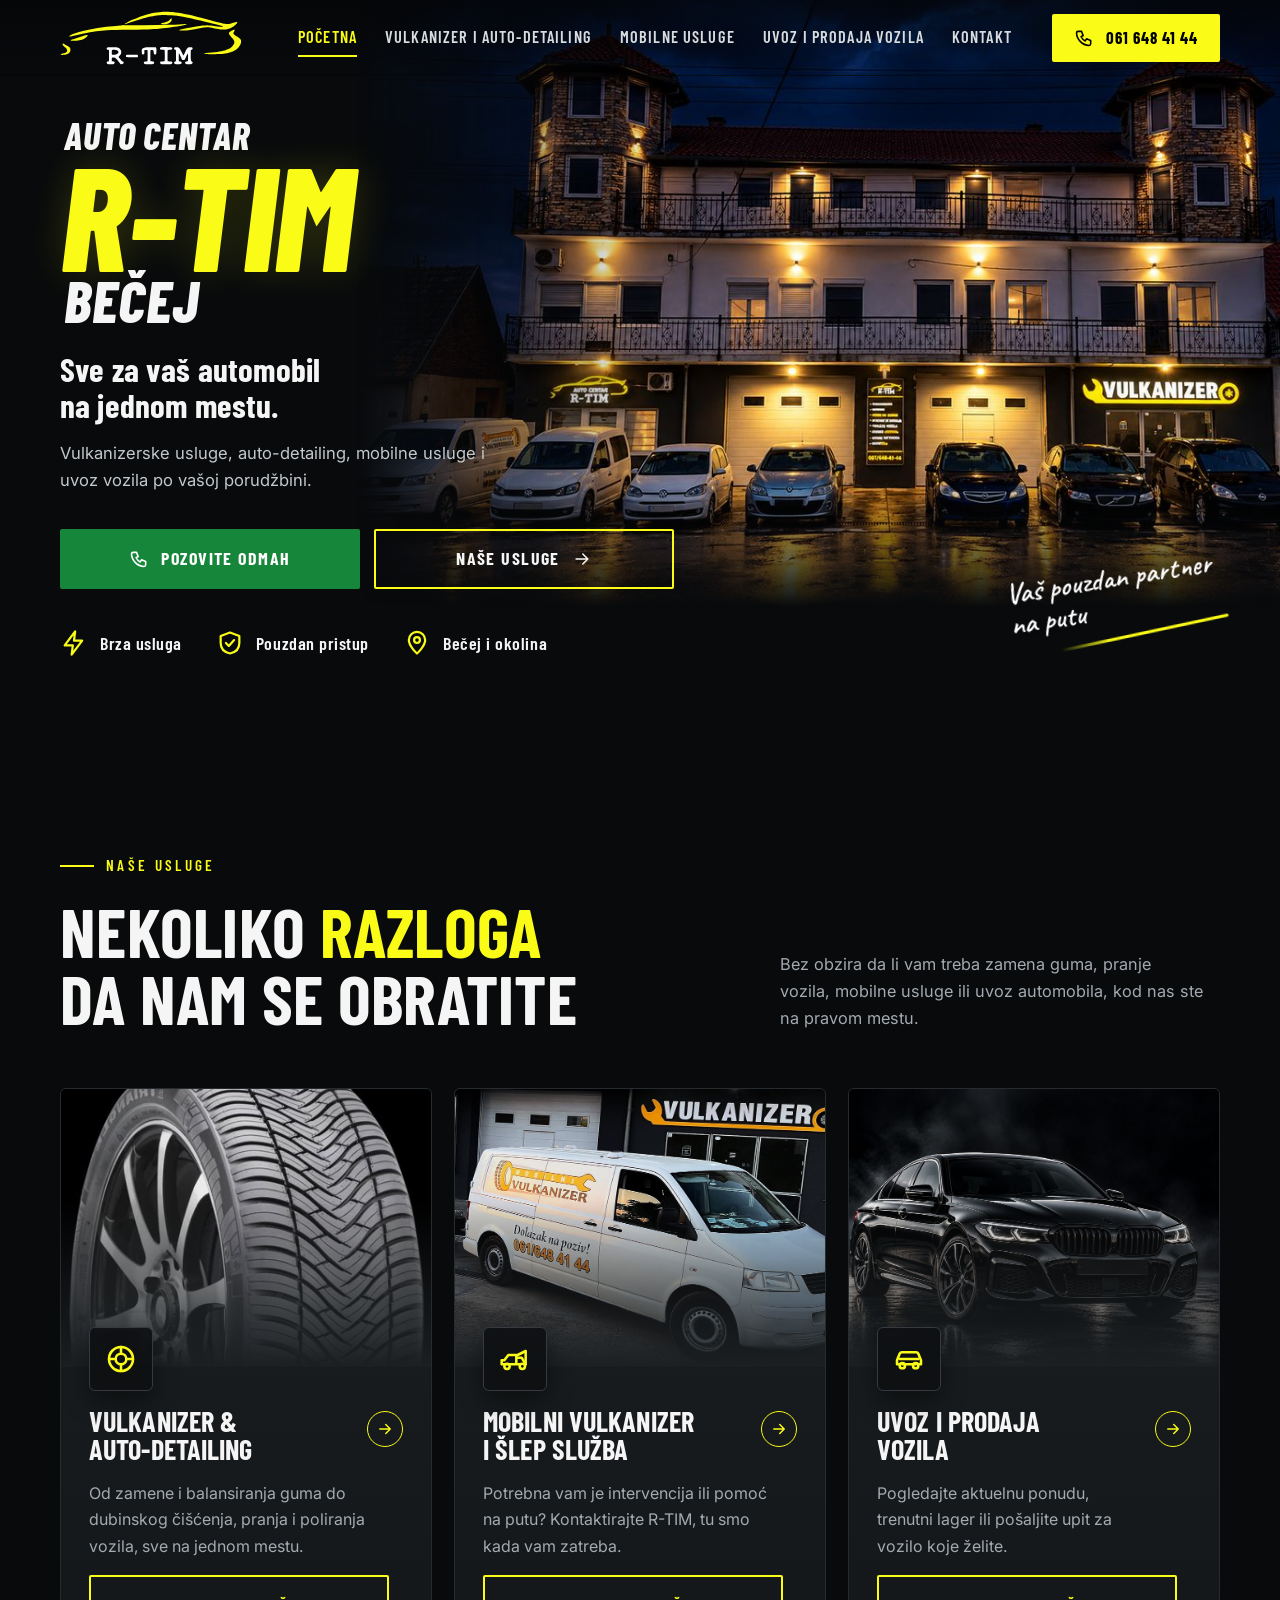
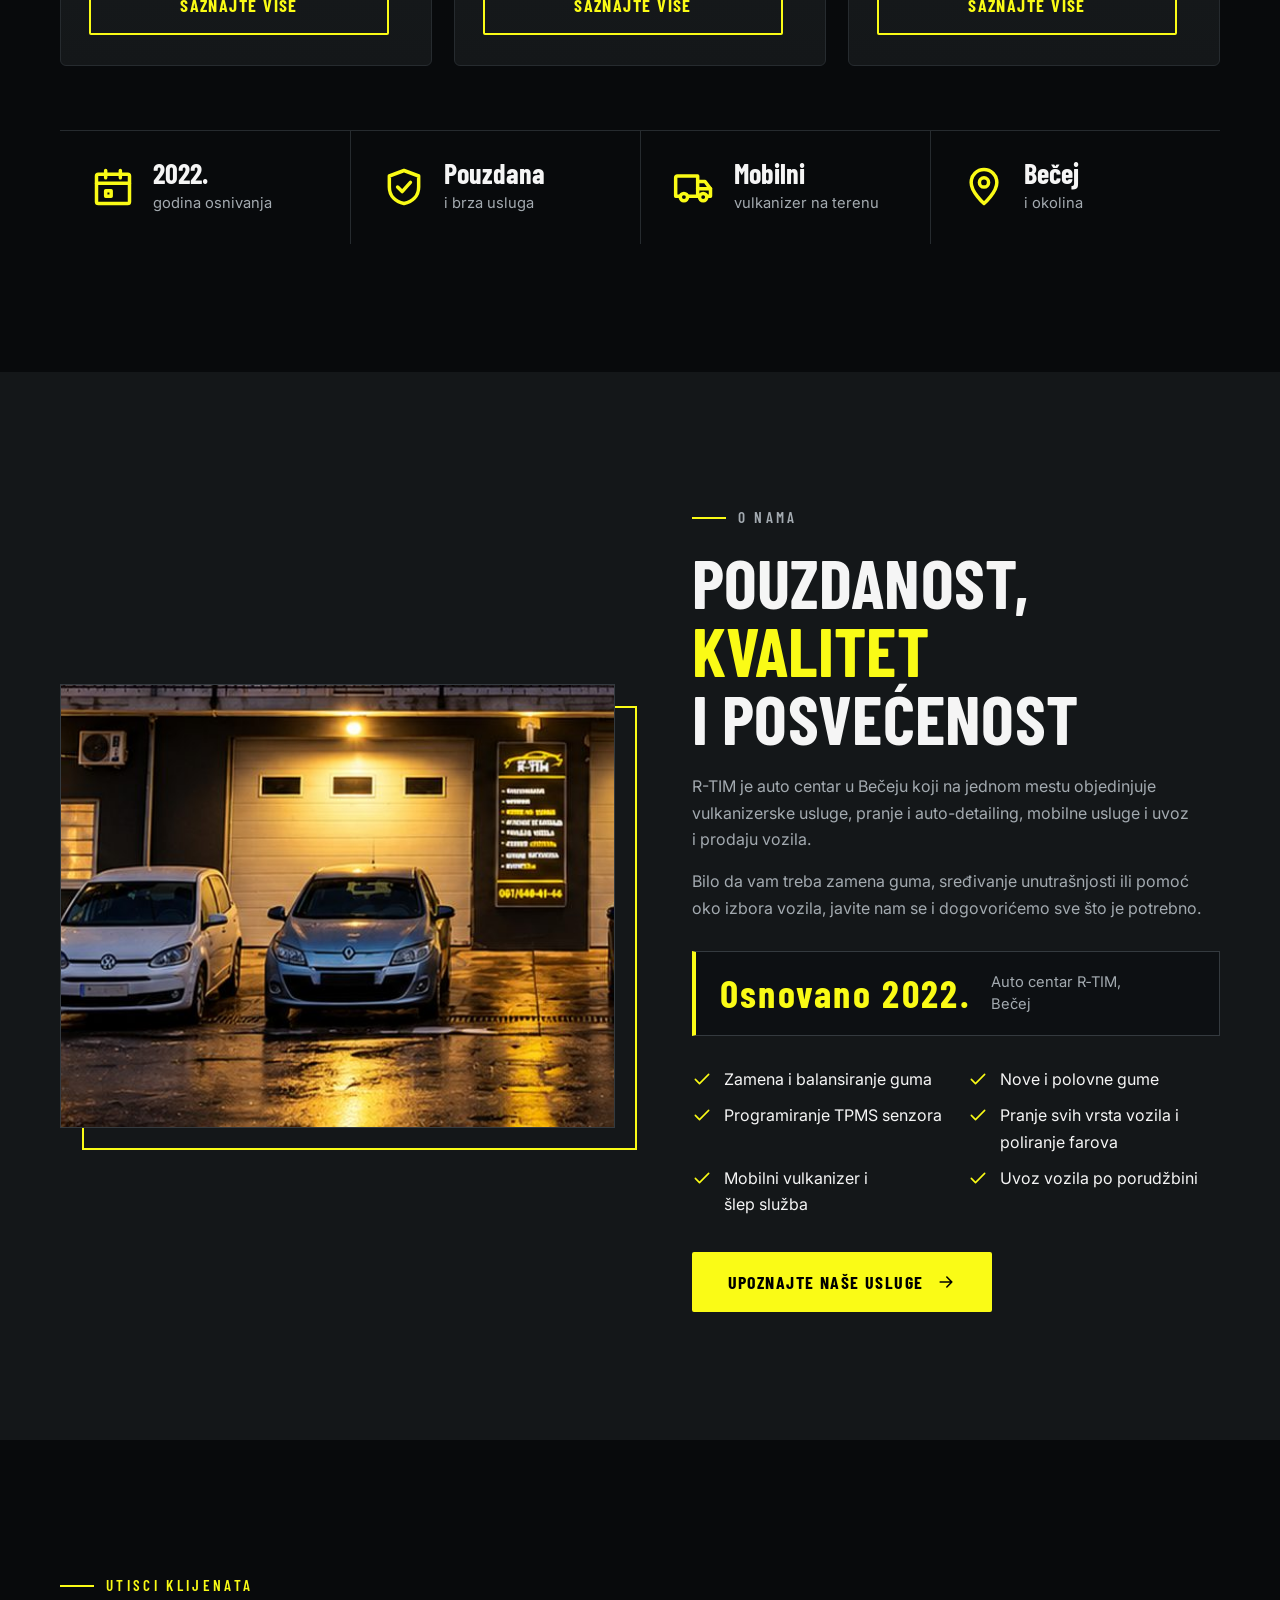
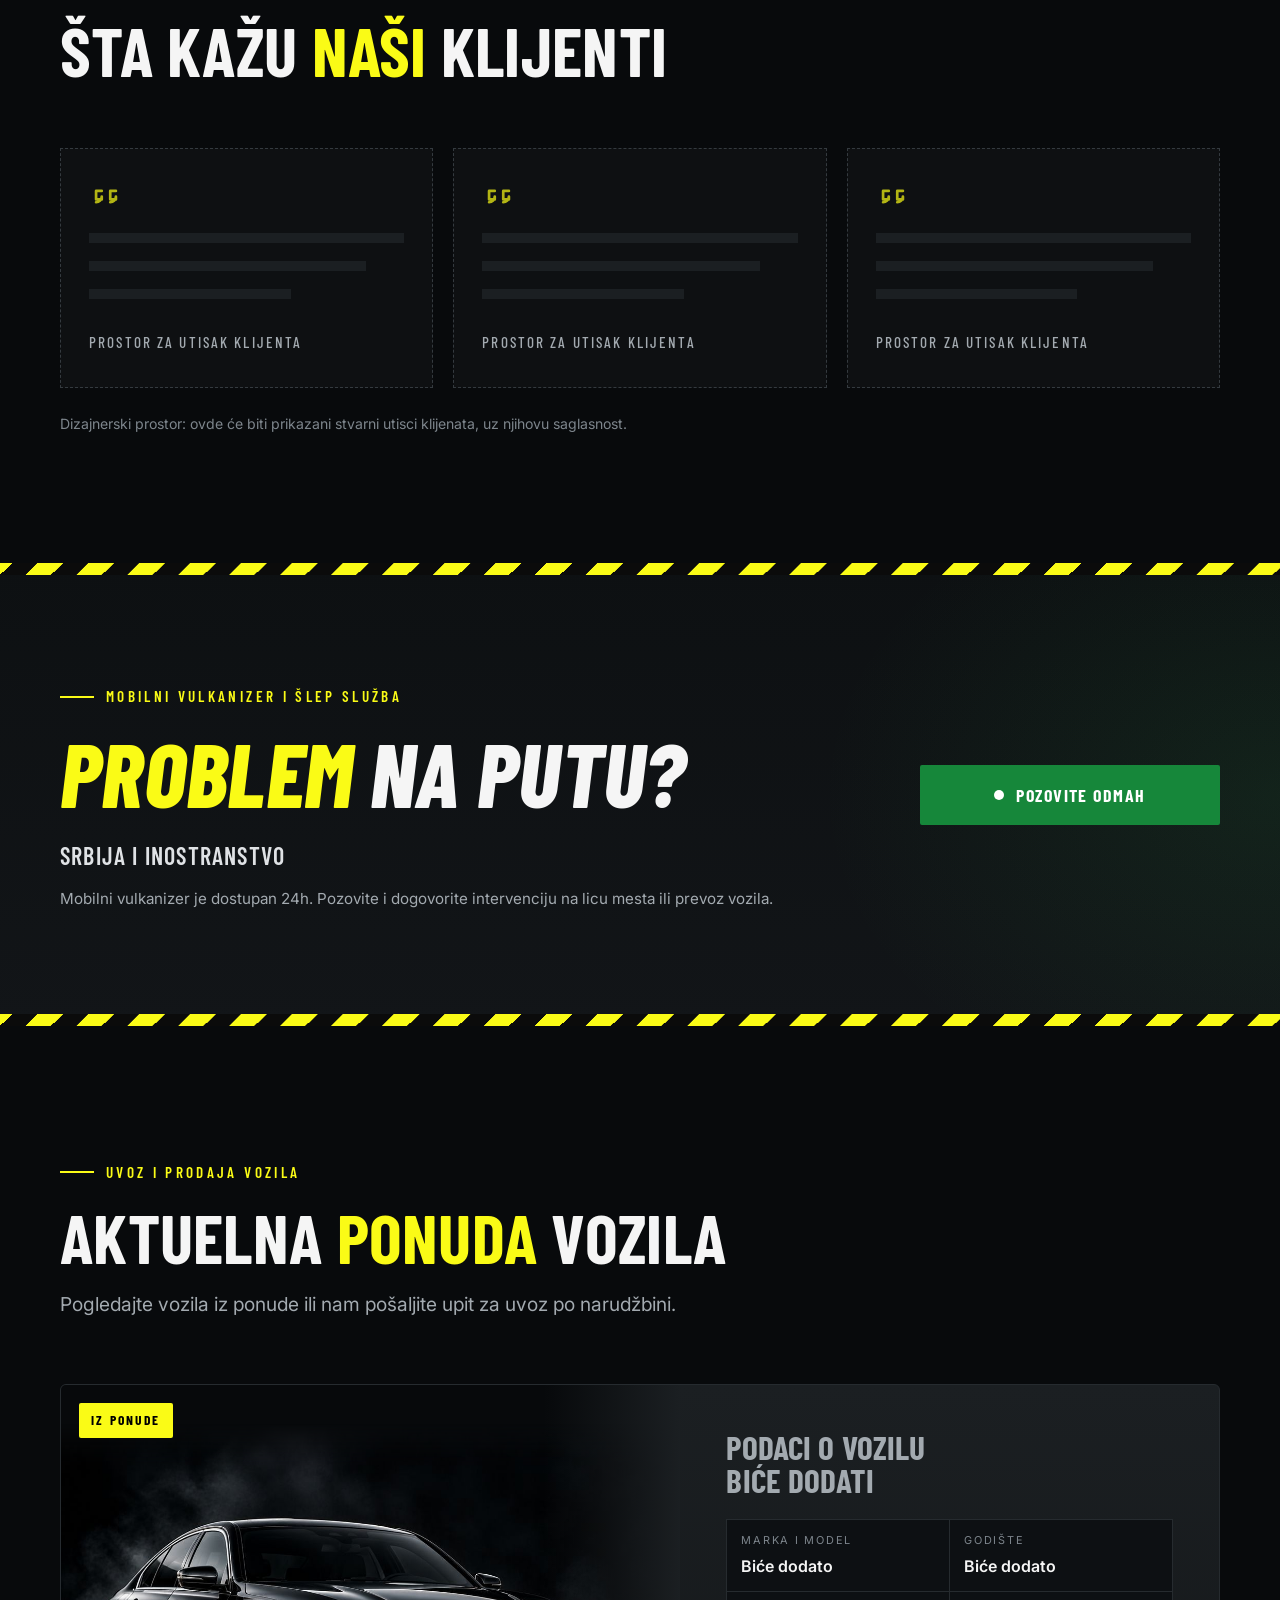
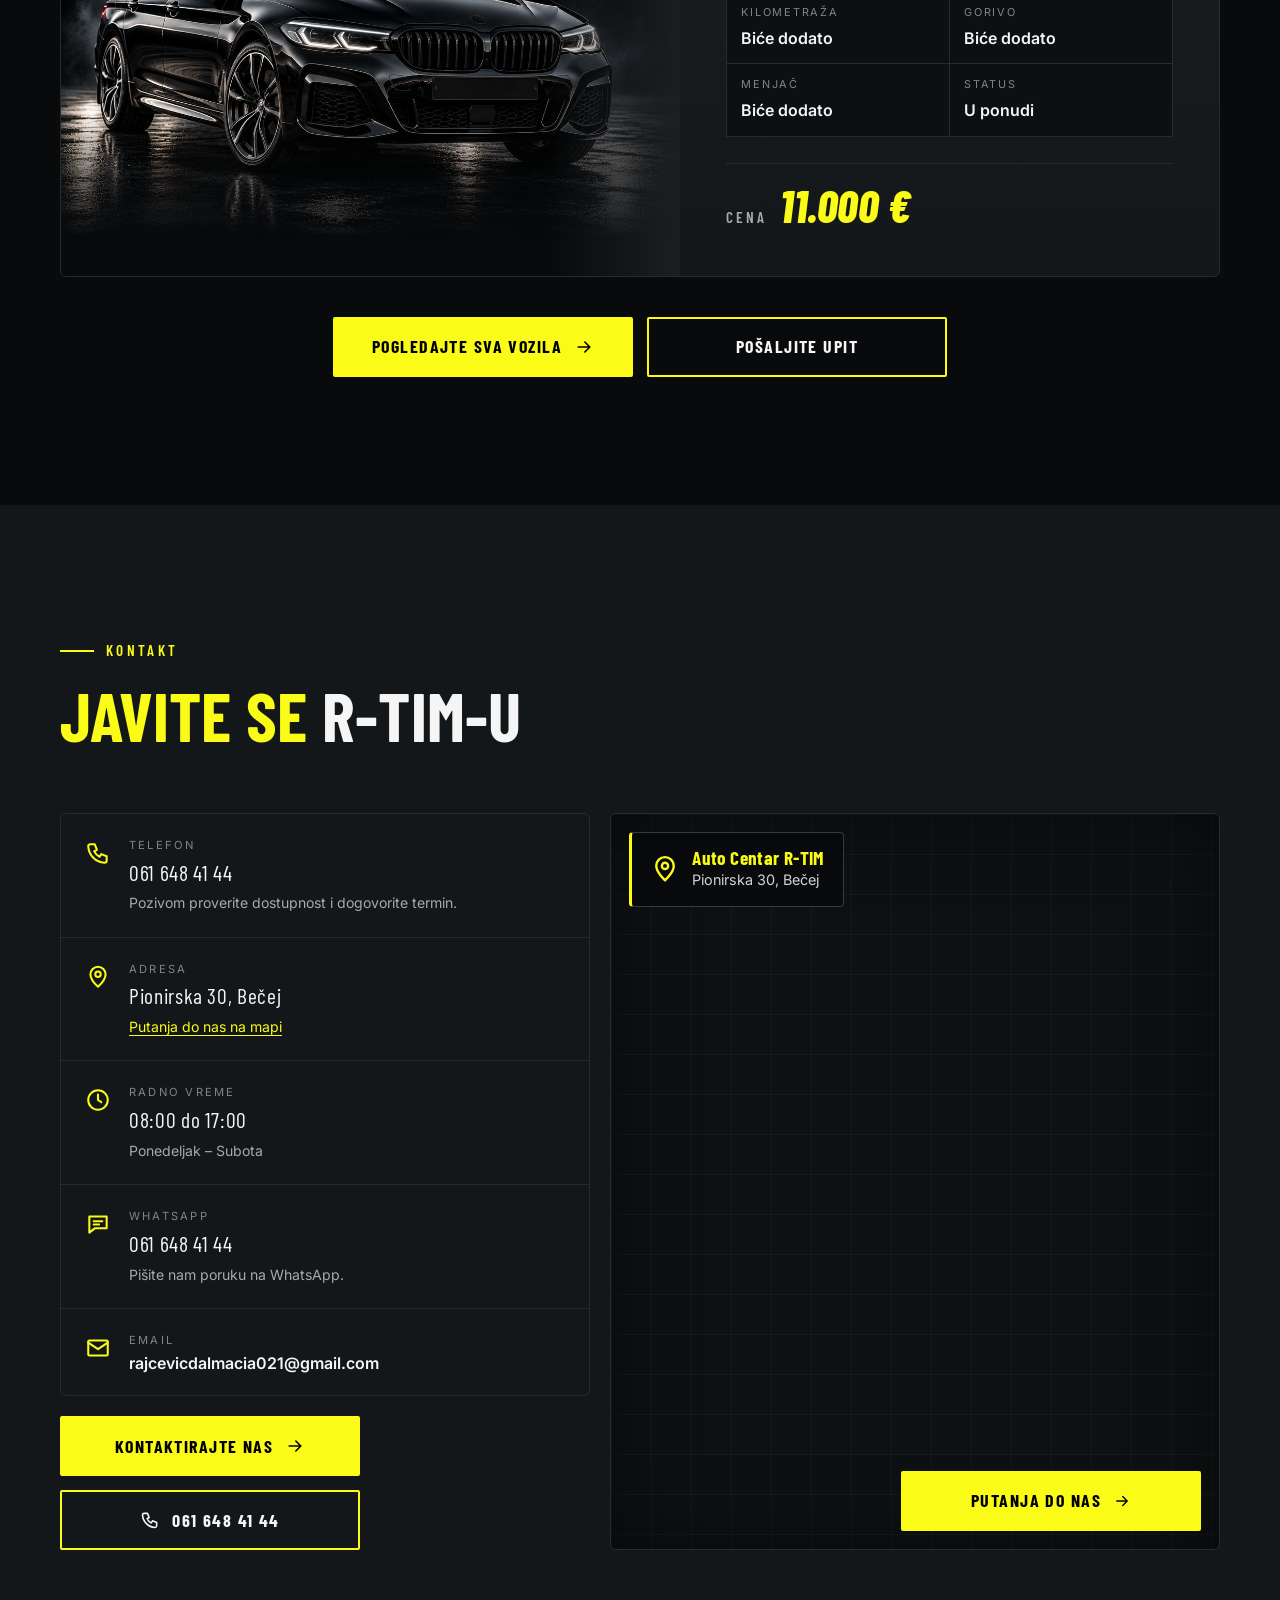
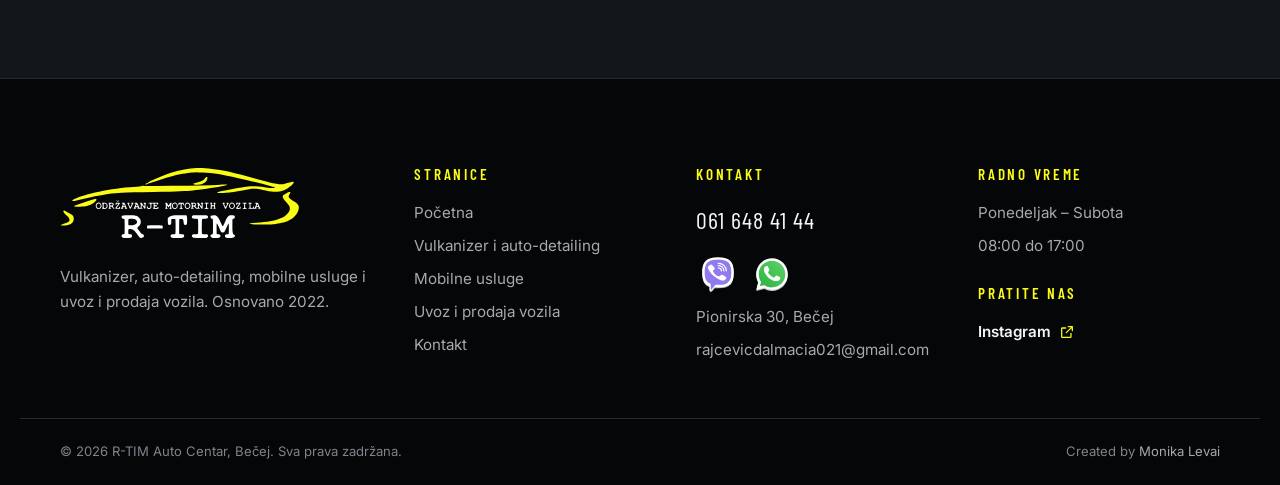
==== commit ba2090ef: "Add files via upload" ====
--- a/index.html
+++ b/index.html
@@ -296,7 +296,6 @@
           <li class="foot-msg">
             <a class="msg-btn msg-viber" title="Viber" href="viber://chat?number=%2B381616484144" aria-label="Viber poruka na 061 648 41 44"><img src="ikona-viber.svg" alt="" width="32" height="32"><span class="sr-only">Viber</span></a>
             <a class="msg-btn msg-wa" title="WhatsApp" href="https://wa.me/381616484144" target="_blank" rel="noopener" aria-label="WhatsApp poruka na 061 648 41 44"><img src="ikona-whatsapp.svg" alt="" width="32" height="32"><span class="sr-only">WhatsApp</span></a>
-            <a class="msg-btn msg-tg" title="Telegram" href="https://t.me/+381616484144" target="_blank" rel="noopener" aria-label="Telegram poruka na 061 648 41 44"><img src="ikona-telegram.svg" alt="" width="32" height="32"><span class="sr-only">Telegram</span></a>
           </li>
           <li>Pionirska 30, Bečej</li>
           <li><a href="mailto:rajcevicdalmacia021@gmail.com" class="foot-email">rajcevicdalmacia021@gmail.com</a></li>
